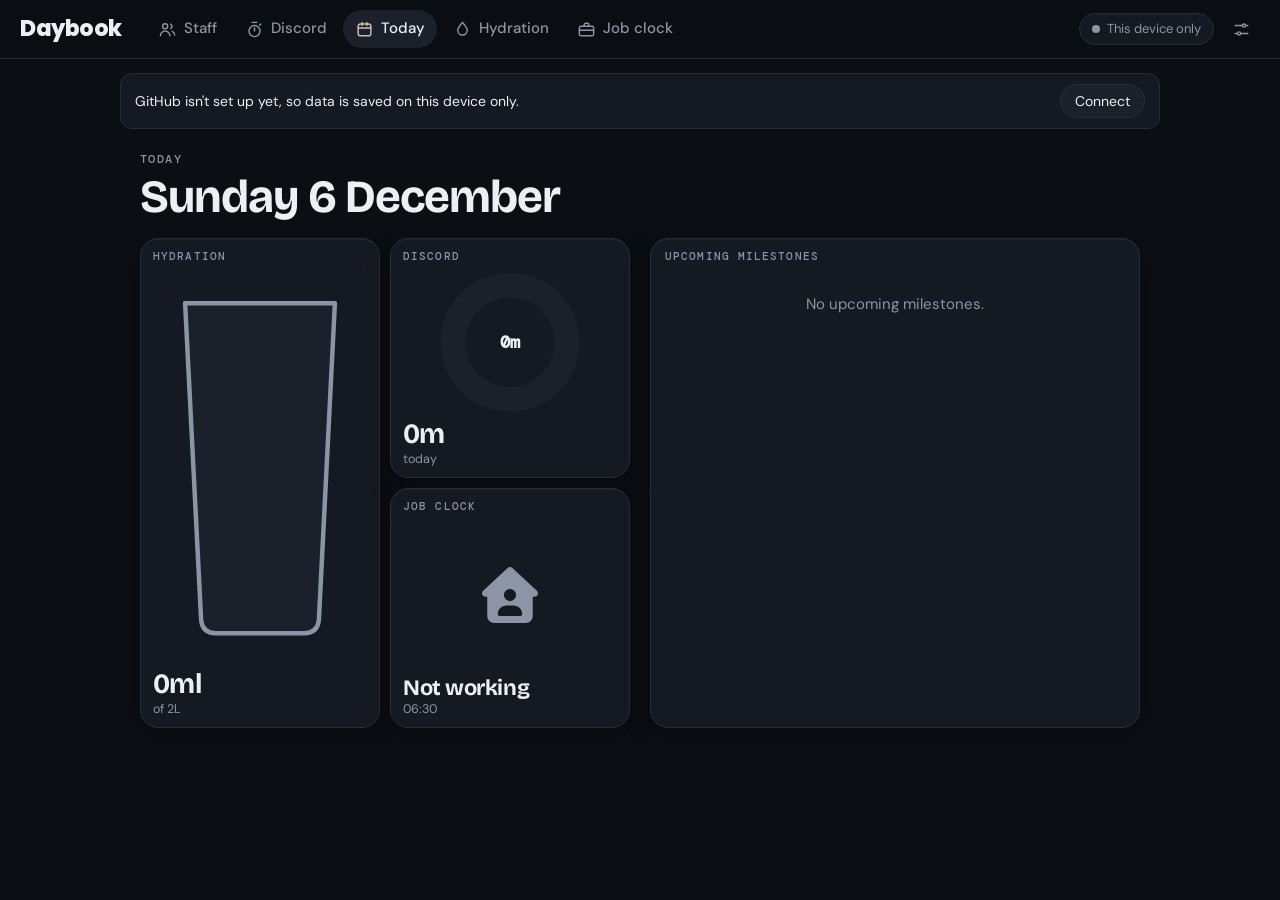
==== index.html @ 67d8cb13 "Show hydration totals in a donut chart Render hydration as a donut with the total litres in the cent" ====
<!doctype html>
<html lang="en">
	<head>
		<meta charset="UTF-8" />
		<meta
			name="viewport"
			content="width=device-width, initial-scale=1, viewport-fit=cover"
		/>
		<title>Daybook</title>
		<meta name="apple-mobile-web-app-capable" content="yes" />
		<meta
			name="apple-mobile-web-app-status-bar-style"
			content="black-translucent"
		/>
		<meta name="apple-mobile-web-app-title" content="Daybook" />
		<meta name="theme-color" content="#0b0e13" />
		<link rel="manifest" href="manifest.json" />
		<link rel="apple-touch-icon" href="hub.png" />
		<link rel="icon" type="image/png" href="hub.png?v=34" />
		<link rel="preconnect" href="https://fonts.googleapis.com" />
		<link rel="preconnect" href="https://fonts.gstatic.com" crossorigin />
		<link
			href="https://fonts.googleapis.com/css2?family=Bricolage+Grotesque:wght@500;700&family=DM+Mono:wght@400;500&family=DM+Sans:wght@400;500;700&family=Poppins:wght@800&display=swap"
			rel="stylesheet"
		/>
		<script>
			// Apply the saved theme before first paint (dark unless changed in Settings).
			try {
				var t = localStorage.getItem('daybook-theme') || 'dark';
				if (t !== 'auto')
					document.documentElement.setAttribute('data-theme', t);
			} catch (e) {
				document.documentElement.setAttribute('data-theme', 'dark');
			}
		</script>
		<link rel="stylesheet" href="style.css?v=34" />
	</head>
	<body data-v="today">
		<header class="top">
			<button class="brand" data-v="today" type="button">Daybook</button>
			<nav id="nav" aria-label="Sections">
				<a href="#staff" data-v="staff" class="n-staff"
					><svg viewBox="0 0 24 24">
						<circle cx="9" cy="8" r="3.2" />
						<path
							d="M3 20c0-3.3 2.7-6 6-6s6 2.7 6 6M16 5.2a3.2 3.2 0 0 1 0 5.6M18 14.3c1.8.8 3 2.6 3 4.7"
						/></svg
					><span>Staff</span></a
				>
				<a href="#discord" data-v="discord" class="n-discord"
					><svg viewBox="0 0 24 24">
						<circle cx="12" cy="14" r="7" />
						<path d="M12 14v-4M9 3h6M18.5 6.5L20 5" /></svg
					><span>Discord</span></a
				>
				<a href="#today" data-v="today" class="n-today"
					><svg viewBox="0 0 24 24">
						<rect x="4" y="5" width="16" height="15" rx="3" />
						<path d="M4 10h16M9 3v4M15 3v4" /></svg
					><span>Today</span></a
				>
				<a href="#water" data-v="water" class="n-water"
					><svg viewBox="0 0 24 24">
						<path
							d="M12 3c3.5 4.2 6 7 6 10a6 6 0 0 1-12 0c0-3 2.5-5.8 6-10z"
						/></svg
					><span>Hydration</span></a
				>
				<a href="#clock" data-v="clock" class="n-clock"
					><svg viewBox="0 0 24 24">
						<rect x="3" y="8" width="18" height="12" rx="2" />
						<path d="M9 8V6a2 2 0 0 1 2-2h2a2 2 0 0 1 2 2v2M3 13h18" /></svg
					><span>Job clock</span></a
				>
			</nav>
			<div class="status">
				<button id="sync" type="button" class="syncbtn">Loading…</button>
				<a
					class="gear"
					id="gear"
					href="#settings"
					data-v="settings"
					aria-label="Settings"
					><svg viewBox="0 0 24 24">
						<path d="M4 7h9M17 7h3M4 17h3M11 17h9" />
						<circle cx="15" cy="7" r="2" />
						<circle cx="9" cy="17" r="2" /></svg
				></a>
			</div>
		</header>

		<div id="banner" class="banner" hidden>
			<span class="msg" id="bannerMsg"></span>
			<button id="bannerBtn" type="button"></button>
		</div>

		<main>
			<!-- ===================== TODAY ===================== -->
			<section id="v-today" class="view">
				<div>
					<div class="eyebrow">Today</div>
					<h1 class="h-display" id="todayDate">&nbsp;</h1>
				</div>
				<div class="todaygrid">
					<div class="panels">
						<article class="panel water" id="hubWater"></article>
						<article class="panel discord" id="hubWork"></article>
						<article class="panel clock" id="hubClock"></article>
					</div>
					<div id="stfWrap">
						<div id="stfToday" class="reminders"></div>
					</div>
				</div>
			</section>

			<!-- ===================== HYDRATION ===================== -->
			<section id="v-water" class="view" hidden>
				<div>
					<div class="eyebrow">Today</div>
					<h1 class="h-display">Hydration</h1>
				</div>
				<div class="split">
					<div class="card glasscard">
						<svg
							id="glass"
							viewBox="0 0 120 200"
							role="img"
							aria-label="Glass showing today's intake against the goal"
						>
							<defs>
								<clipPath id="gclip">
									<path d="M18 8H102L93 186Q92 193 85 193H35Q28 193 27 186Z" />
								</clipPath>
							</defs>
							<g clip-path="url(#gclip)">
								<rect x="0" y="0" width="120" height="200" class="glassbg" />
								<g id="glassFill"></g>
							</g>
							<path
								class="glassline"
								d="M18 8H102L93 186Q92 193 85 193H35Q28 193 27 186Z"
							/>
						</svg>
						<div>
							<div class="big" id="gTotal">0ml</div>
							<div class="muted" id="gOf"></div>
						</div>
					</div>
					<div class="card">
						<div class="lab" id="hydMoreTitle">Log a drink</div>
						<div class="note" id="hydNote" role="status"></div>
						<div id="hydMore">
							<div class="form">
								<div class="field">
									<label for="mdDrink">Drink</label
									><select id="mdDrink"></select>
								</div>
								<div class="field">
									<label for="mdMl">Amount (ml)</label
									><input
										id="mdMl"
										type="number"
										inputmode="numeric"
										min="1"
										step="1"
										placeholder="e.g. 250"
									/>
								</div>
								<div class="field">
									<label for="mdDate">Date</label
									><input id="mdDate" type="date" />
								</div>
								<div class="field">
									<label for="mdTime">Time</label
									><input id="mdTime" type="time" />
								</div>
							</div>
							<div class="lab" style="margin: 14px 0 8px">Quick amounts</div>
							<div class="chips" id="mdPresets"></div>
							<div class="addrow">
								<button class="btn" id="mdAdd" type="button">Add entry</button>
								<button class="btn ghost" id="mdCancel" type="button" hidden>
									Cancel edit
								</button>
							</div>
						</div>
					</div>
				</div>
				<div class="card" id="chart-water"></div>
				<div class="card">
					<div class="chart-head">
						<div class="lab" style="margin: 0">History</div>
						<select
							id="hydMonth"
							class="monthsel"
							aria-label="Show entries from"
						></select>
					</div>
					<div id="hydList"></div>
					<button
						class="btn ghost sm morebtn"
						id="hydMoreBtn"
						type="button"
						hidden
					>
						Show more
					</button>
				</div>
			</section>

			<!-- ===================== DISCORD TIME ===================== -->
			<section id="v-discord" class="view" hidden>
				<div>
					<div class="eyebrow">Staff team manager</div>
					<h1 class="h-display">Discord time</h1>
				</div>
				<div class="card timer">
					<div>
						<div class="lab">What are you working on?</div>
						<div class="chips" id="catChips"></div>
					</div>
					<div>
						<div class="big" id="timerDisp">00:00:00</div>
						<div class="muted" id="timerState">Ready</div>
					</div>
					<input
						id="timerNote"
						type="text"
						placeholder="Note (optional)"
						maxlength="140"
						aria-label="Note"
					/>
					<div class="trow">
						<button class="btn" id="tStart" type="button">Start</button>
						<button class="btn ghost" id="tPause" type="button" hidden>
							Pause
						</button>
						<button class="btn" id="tResume" type="button" hidden>
							Resume
						</button>
						<button class="btn" id="tStop" type="button" hidden>
							Stop &amp; save
						</button>
						<button class="btn ghost danger" id="tCancel" type="button" hidden>
							Discard
						</button>
					</div>
					<div class="note" id="timerMsg" role="status"></div>
					<details class="more" id="wrkMore" style="margin-top: 0">
						<summary id="wrkMoreTitle">
							Add a session you forgot to track
						</summary>
						<div class="form">
							<div class="field">
								<label for="mwCat">Category</label
								><select id="mwCat"></select>
							</div>
							<div class="field">
								<label for="mwDate">Date</label
								><input id="mwDate" type="date" />
							</div>
							<div class="field">
								<label for="mwStart">Start</label
								><input id="mwStart" type="time" />
							</div>
							<div class="field">
								<label for="mwEnd">End</label><input id="mwEnd" type="time" />
							</div>
						</div>
						<label class="check"
							><input id="mwNext" type="checkbox" /> End time is on the next
							day</label
						>
						<div class="field" style="margin-top: 12px">
							<label for="mwNote">Note</label
							><input id="mwNote" type="text" maxlength="140" />
						</div>
						<div class="addrow">
							<button class="btn" id="mwAdd" type="button">Add session</button>
							<button class="btn ghost" id="mwCancel" type="button" hidden>
								Cancel edit
							</button>
							<span class="muted" id="mwDur" style="align-self: center"></span>
						</div>
						<div class="note" id="mwMsg" role="status"></div>
					</details>
				</div>
				<div class="card" id="chart-work"></div>
				<div class="card">
					<div class="chart-head">
						<div class="lab" style="margin: 0">History</div>
						<select
							id="wrkMonth"
							class="monthsel"
							aria-label="Show sessions from"
						></select>
					</div>
					<div id="wrkList"></div>
					<button
						class="btn ghost sm morebtn"
						id="wrkMoreBtn"
						type="button"
						hidden
					>
						Show more
					</button>
				</div>
			</section>

			<!-- ===================== JOB CLOCK ===================== -->
			<section id="v-clock" class="view" hidden>
				<div>
					<div class="eyebrow" id="clkDate">Today</div>
					<h1 class="h-display">Job clock</h1>
				</div>
				<div class="card">
					<div class="stamps" id="stamps">
						<button class="stamp" id="st-s" data-stamp="s" type="button">
							<svg class="sico" data-ico="work" aria-hidden="true"></svg
							><span class="sl">Start</span><span class="sv">--:--</span
							><span class="sh"></span>
						</button>
						<button class="stamp" id="st-ls" data-stamp="ls" type="button">
							<svg class="sico" data-ico="lunch" aria-hidden="true"></svg
							><span class="sl">Lunch start</span><span class="sv">--:--</span
							><span class="sh"></span>
						</button>
						<button class="stamp" id="st-le" data-stamp="le" type="button">
							<svg class="sico" data-ico="work" aria-hidden="true"></svg
							><span class="sl">Lunch end</span><span class="sv">--:--</span
							><span class="sh"></span>
						</button>
						<button class="stamp" id="st-e" data-stamp="e" type="button">
							<svg class="sico" data-ico="done" aria-hidden="true"></svg
							><span class="sl">End</span><span class="sv">--:--</span
							><span class="sh"></span>
						</button>
					</div>
					<div class="sum">
						<div class="txt" id="clkSum"></div>
						<button class="btn ghost sm" id="clkUndo" type="button">
							Undo last
						</button>
					</div>
				</div>
				<div class="card" id="chart-clock"></div>
				<div class="card" id="offCard">
					<div class="lab">Time off · vacation, doctor and sick days</div>
					<div class="form">
						<div class="field" style="grid-column: 1 / -1">
							<label id="offTypeL">Type</label>
							<input id="offType" type="hidden" value="vacation" />
							<div
								class="offtiles"
								id="offTiles"
								role="radiogroup"
								aria-labelledby="offTypeL"
							>
								<button
									class="otile on"
									type="button"
									role="radio"
									aria-checked="true"
									data-off="vacation"
									style="--oc: var(--vacation)"
								>
									<svg data-ico="vacation" aria-hidden="true"></svg
									><span>Vacation</span>
								</button>
								<button
									class="otile"
									type="button"
									role="radio"
									aria-checked="false"
									data-off="doctor"
									style="--oc: var(--doctor)"
								>
									<svg data-ico="doctor" aria-hidden="true"></svg
									><span>Doctor</span>
								</button>
								<button
									class="otile"
									type="button"
									role="radio"
									aria-checked="false"
									data-off="sick"
									style="--oc: var(--sick)"
								>
									<svg data-ico="sick" aria-hidden="true"></svg
									><span>Sick day</span>
								</button>
							</div>
						</div>
						<div class="field">
							<label for="offFrom">Date</label
							><input id="offFrom" type="date" />
						</div>
						<div class="field" id="offToF">
							<label for="offTo">Until (optional)</label
							><input id="offTo" type="date" />
						</div>
						<div class="field" id="offDurF">
							<label for="offDur">Hours off (empty = whole day)</label
							><input
								id="offDur"
								type="number"
								inputmode="decimal"
								step="0.25"
								min="0.25"
								placeholder="whole day"
							/>
						</div>
					</div>
					<label class="check" id="offWkF"
						><input id="offWk" type="checkbox" checked /> Skip Saturdays and
						Sundays</label
					>
					<div class="addrow">
						<button class="btn" id="offAdd" type="button">Add</button>
					</div>
					<div class="note" id="offMsg" role="status"></div>
					<p class="muted small" style="margin: 12px 0 0">
						Vacation, doctor and sick days all work the same way. Leave "hours
						off" empty for a whole day (no hours expected), or enter the hours
						you're away: that day's target is lowered by that much. Days with no
						data at all (weekends, public holidays, gaps) are ignored and never
						count as missing hours.
					</p>
					<div class="lab" style="margin: 18px 0 8px">Upcoming and recent</div>
					<div id="offList"></div>
				</div>

				<div class="card">
					<div class="chart-head">
						<div class="lab" style="margin: 0">
							Week log · times are editable
						</div>
						<div class="cnav">
							<button
								class="icon"
								data-tw="-1"
								type="button"
								aria-label="Previous week"
							>
								‹
							</button>
							<span class="ctitle" id="twTitle"></span>
							<button
								class="icon"
								data-tw="1"
								type="button"
								aria-label="Next week"
							>
								›
							</button>
						</div>
					</div>
					<div class="tablewrap" style="margin-top: 10px">
						<table id="clkTable"></table>
					</div>
				</div>
			</section>

			<!-- ===================== STAFF ===================== -->
			<section id="v-staff" class="view" hidden>
				<div>
					<div class="eyebrow">Team</div>
					<h1 class="h-display">Staff</h1>
				</div>

				<div class="card">
					<div class="chart-head">
						<div class="lab" style="margin: 0">Upcoming milestones</div>
						<select
							id="stfShareMonth"
							class="monthsel"
							aria-label="Month"
						></select>
					</div>
					<div id="stfShareBox" class="sharebox"></div>
					<div class="addrow">
						<button class="btn" id="stfShareDl" type="button">
							Download image
						</button>
					</div>
					<p class="muted small" style="margin: 12px 0 0">
						Milestones are at 6 months, then every year on the join date. They
						stop when someone leaves. Reminders show on the Today page 7 days
						before, 2 days before and on the day. Download the image to send it
						to team leads.
					</p>
				</div>

				<div class="card">
					<div class="lab" id="stfFormTitle">Add a staff member</div>
					<div class="form">
						<div class="field">
							<label for="stfName">Name</label
							><input
								id="stfName"
								type="text"
								maxlength="60"
								autocomplete="off"
							/>
						</div>
						<div class="field">
							<label for="stfJoined">Joined</label
							><input id="stfJoined" type="date" />
						</div>
						<div class="field">
							<label for="stfLeft">Left (optional)</label
							><input id="stfLeft" type="date" />
						</div>
						<div class="field">
							<label for="stfDiscord">Discord username (optional)</label
							><input
								id="stfDiscord"
								type="text"
								maxlength="40"
								autocapitalize="off"
								autocomplete="off"
								spellcheck="false"
								placeholder="e.g. satisfy.ai"
							/>
						</div>
						<div class="field">
							<label for="stfReddit">Reddit username (optional)</label
							><input
								id="stfReddit"
								type="text"
								maxlength="40"
								autocapitalize="off"
								autocomplete="off"
								spellcheck="false"
								placeholder="e.g. u/SatisfyAi"
							/>
						</div>
						<div class="field">
							<label for="stfDiscordId">Discord ID (optional)</label
							><input
								id="stfDiscordId"
								type="text"
								inputmode="numeric"
								maxlength="20"
								autocomplete="off"
								spellcheck="false"
								placeholder="used for @mentions in reports"
							/>
						</div>
					</div>
					<div class="addrow">
						<button class="btn" id="stfAdd" type="button">Add</button>
						<button class="btn ghost" id="stfCancel" type="button" hidden>
							Cancel edit
						</button>
					</div>
					<div class="note" id="stfMsg" role="status"></div>
					<details class="more" id="stfImport">
						<summary>Import a list</summary>
						<p class="muted small" style="margin: 0 0 10px">
							One person per line:
							<code>name, joined, left, discord, reddit, discord id</code>
							(everything after joined is optional, leave a column empty to skip
							it). Dates like <code>2025-03-14</code> or
							<code>14.03.2025</code>.
						</p>
						<textarea
							id="stfBulk"
							rows="7"
							spellcheck="false"
							placeholder="Alex, 14.03.2025&#10;Sam, 2024-09-01, 2025-12-31, sam.d, u/SamR"
						></textarea>
						<div class="addrow">
							<button class="btn sm" id="stfBulkAdd" type="button">
								Import
							</button>
						</div>
						<div class="note" id="stfBulkMsg" role="status"></div>
					</details>
				</div>

				<div class="card">
					<div class="chart-head">
						<div class="tabs" id="stfTabs" role="group" aria-label="Show">
							<button class="tab" type="button" data-f="current">
								Current
							</button>
							<button class="tab" type="button" data-f="former">Former</button>
							<button class="tab" type="button" data-f="all">All</button>
						</div>
						<input
							id="stfSearch"
							type="search"
							placeholder="Search name or username"
							aria-label="Search name or username"
							style="max-width: 220px"
						/>
					</div>
					<div id="stfList" style="margin-top: 6px"></div>
				</div>
			</section>

			<!-- ===================== SETTINGS ===================== -->
			<section id="v-settings" class="view" hidden>
				<div>
					<div class="eyebrow">Daybook</div>
					<h1 class="h-display">Settings</h1>
				</div>

				<div class="card">
					<h2 class="h2">GitHub sync</h2>
					<p class="muted small" id="ghIntro"></p>
					<div class="field" style="margin-top: 12px">
						<label for="ghToken">Personal access token</label>
						<input
							id="ghToken"
							type="password"
							autocomplete="off"
							autocapitalize="off"
							spellcheck="false"
							placeholder="github_pat_..."
						/>
					</div>
					<label class="check" id="ghMigrateRow" hidden
						><input id="ghMigrate" type="checkbox" checked /> Copy the data
						saved on this device into the repo</label
					>
					<div class="addrow">
						<button class="btn sm" id="ghSave" type="button">
							Save &amp; connect
						</button>
						<button class="btn ghost sm" id="ghReload" type="button">
							Reload from GitHub
						</button>
						<button
							class="btn ghost sm danger"
							id="ghDisconnect"
							type="button"
							hidden
						>
							Disconnect
						</button>
					</div>
					<div class="note" id="ghMsg" role="status"></div>
					<p class="muted small">
						The token is stored only in this browser. It is sent to nobody
						except
						<code>api.github.com</code>. On another device you enter it once
						there. The repository, branch and file names are set in
						<code>js/github.js</code> (<code>REPO_CONFIG</code> at the top).
					</p>
				</div>

				<div class="card">
					<h2 class="h2">Appearance</h2>
					<div
						class="tabs"
						id="themeSeg"
						role="group"
						aria-label="Theme"
						style="margin-top: 12px; width: fit-content"
					>
						<button class="tab" type="button" data-theme="dark">Dark</button>
						<button class="tab" type="button" data-theme="light">Light</button>
						<button class="tab" type="button" data-theme="auto">
							Match device
						</button>
					</div>
				</div>

				<div class="card">
					<h2 class="h2">Hydration</h2>
					<div class="sgrid" style="margin-top: 12px">
						<div class="field">
							<label for="setGoal">Daily goal (ml)</label
							><input id="setGoal" type="number" step="50" min="100" />
						</div>
					</div>
					<div class="lab" style="margin: 18px 0 8px">
						Drinks · colour, name and one-tap amount
					</div>
					<div id="setDrinks"></div>
					<div class="catrow add">
						<input
							type="color"
							id="newDrinkColor"
							value="#3b82f6"
							aria-label="Colour"
						/>
						<input
							type="text"
							id="newDrinkLabel"
							placeholder="New drink"
							maxlength="30"
							aria-label="New drink name"
						/>
						<button class="btn sm" id="addDrink" type="button">Add</button>
					</div>
					<p class="muted small">
						A drink that already has entries can't be deleted, but you can
						rename or recolour it at any time - changes apply to past entries
						too.
					</p>
				</div>

				<div class="card">
					<h2 class="h2">Discord categories</h2>
					<div style="margin-top: 12px" id="setCats"></div>
					<div class="catrow add">
						<input
							type="color"
							id="newCatColor"
							value="#3b82f6"
							aria-label="Colour"
						/>
						<input
							type="text"
							id="newCatLabel"
							placeholder="New category name"
							maxlength="40"
							aria-label="New category name"
						/>
						<button class="btn sm" id="addCat" type="button">Add</button>
					</div>
					<p class="muted small">
						Categories with logged time can't be deleted, but you can rename or
						recolour them at any time.
					</p>
				</div>

				<div class="card">
					<h2 class="h2">Job clock</h2>
					<div class="sgrid" style="margin-top: 12px">
						<div class="field">
							<label for="setStart">Start shift (min)</label
							><input id="setStart" type="number" step="1" />
						</div>
						<div class="field">
							<label for="setEnd">End shift (min)</label
							><input id="setEnd" type="number" step="1" />
						</div>
						<div class="field">
							<label for="setTarget">Daily target (hours)</label
							><input id="setTarget" type="number" step="0.25" min="0" />
						</div>
					</div>
					<p class="muted small">
						Start is recorded as now plus the start shift, End as now plus the
						end shift (a negative number goes back in time).
					</p>
				</div>
			</section>
		</main>

		<script src="js/util.js?v=34"></script>
		<script src="js/data.js?v=34"></script>
		<script src="js/github.js?v=34"></script>
		<script src="js/timer.js?v=34"></script>
		<script src="js/chart.js?v=34"></script>
		<script src="js/hydration.js?v=34"></script>
		<script src="js/work.js?v=34"></script>
		<script src="js/clock.js?v=34"></script>
		<script src="js/staff.js?v=34"></script>
		<script src="js/settings.js?v=34"></script>
		<script src="js/app.js?v=34"></script>
	</body>
</html>
---- style.css ----
/* Daybook - one stylesheet for every section.
   Dark is the default; [data-theme="light"] or "Match device" switch it. */

:root {
	--bg: #0b0e13;
	--bg2: #11151c;
	--card: #151a22;
	--card2: #1b212b;
	--line: #262d39;
	--text: #eceff4;
	--muted: #8c95a5;
	--accent: #f0c808;
	--on: #14110a;
	--water: #4fb0c3;
	--discord: #8f62f3;
	--clock: #ea8732;
	--staff: #e6544c;
	--today: #cebead;
	--hours: #8b94a5;
	--doctor: #4fc3f7;
	--vacation: #8b7dff;
	--sick: #ff9f1c;
	--work: #ea8732;
	--lunch: #ec6aa8;
	--idle: #8c95a5;
	--done: #6fd08c;
	--pos: #6fd08c;
	--neg: #ff7a7a;
	--danger: #ff6b6b;
	--grid: #262d39;
	--shadow:
		0 1px 0 rgba(255, 255, 255, 0.03) inset, 0 8px 24px rgba(0, 0, 0, 0.25);
	--r: 18px;
	color-scheme: dark;
}
:root[data-theme='light'] {
	--bg: #f4f1ea;
	--bg2: #ebe7de;
	--card: #ffffff;
	--card2: #f6f3ec;
	--line: #e0dbcf;
	--text: #1b1d22;
	--muted: #6b7280;
	--accent: #1b1d22;
	--on: #ffffff;
	--water: #4fb0c3;
	--discord: #8f62f3;
	--clock: #ea8732;
	--staff: #e6544c;
	--today: #cebead;
	--hours: #9aa1ad;
	--doctor: #0288d1;
	--vacation: #5b4de0;
	--sick: #c2610c;
	--work: #d9731a;
	--lunch: #d63f8c;
	--idle: #6b7280;
	--done: #1f8f4a;
	--pos: #1f8f4a;
	--neg: #d23a3a;
	--danger: #d23a3a;
	--grid: #e6e1d6;
	--shadow: 0 1px 2px rgba(30, 25, 10, 0.06), 0 8px 24px rgba(30, 25, 10, 0.05);
	color-scheme: light;
}
@media (prefers-color-scheme: light) {
	:root:not([data-theme]) {
		--bg: #f4f1ea;
		--bg2: #ebe7de;
		--card: #ffffff;
		--card2: #f6f3ec;
		--line: #e0dbcf;
		--text: #1b1d22;
		--muted: #6b7280;
		--accent: #1b1d22;
		--on: #ffffff;
		--water: #4fb0c3;
		--discord: #8f62f3;
		--clock: #ea8732;
		--staff: #e6544c;
		--today: #cebead;
		--hours: #9aa1ad;
		--doctor: #0288d1;
		--vacation: #5b4de0;
		--sick: #c2610c;
		--work: #d9731a;
		--lunch: #d63f8c;
		--idle: #6b7280;
		--done: #1f8f4a;
		--pos: #1f8f4a;
		--neg: #d23a3a;
		--danger: #d23a3a;
		--grid: #e6e1d6;
		--shadow:
			0 1px 2px rgba(30, 25, 10, 0.06), 0 8px 24px rgba(30, 25, 10, 0.05);
		color-scheme: light;
	}
}

* {
	box-sizing: border-box;
}
[hidden] {
	display: none !important;
}
html {
	-webkit-text-size-adjust: 100%;
}
body {
	margin: 0;
	background: var(--bg);
	color: var(--text);
	font:
		400 15px/1.45 'DM Sans',
		system-ui,
		-apple-system,
		'Segoe UI',
		sans-serif;
	min-height: 100vh;
	padding-left: env(safe-area-inset-left);
	padding-right: env(safe-area-inset-right);
}
button,
input,
select {
	font: inherit;
	color: inherit;
}
button {
	cursor: pointer;
	-webkit-tap-highlight-color: transparent;
}
code {
	font-family: 'DM Mono', ui-monospace, Menlo, Consolas, monospace;
	font-size: 0.9em;
	background: var(--card2);
	padding: 1px 5px;
	border-radius: 5px;
}
:focus-visible {
	outline: 2px solid var(--accent);
	outline-offset: 2px;
}
:root[data-theme='dark'] :focus-visible {
	outline-color: #fff;
}

/* ---------- header ---------- */
.top {
	position: sticky;
	top: 0;
	z-index: 20;
	display: flex;
	align-items: center;
	gap: 18px;
	padding: calc(10px + env(safe-area-inset-top)) 20px 10px;
	background: color-mix(in srgb, var(--bg) 88%, transparent);
	-webkit-backdrop-filter: blur(14px);
	backdrop-filter: blur(14px);
	border-bottom: 1px solid var(--line);
}
.brand {
	background: none;
	border: 0;
	padding: 0;
	font:
		800 22px/1 'Poppins',
		'DM Sans',
		sans-serif;
	letter-spacing: -0.02em;
	color: var(--text);
}
#nav {
	display: flex;
	gap: 4px;
	margin-left: 6px;
}
#nav a {
	display: flex;
	align-items: center;
	gap: 7px;
	padding: 8px 12px;
	border-radius: 999px;
	color: var(--muted);
	text-decoration: none;
	font-weight: 500;
}
#nav a svg,
.gear svg {
	width: 19px;
	height: 19px;
	fill: none;
	stroke: currentColor;
	stroke-width: 1.8;
	stroke-linecap: round;
	stroke-linejoin: round;
	flex: none;
}
#nav a:hover {
	color: var(--text);
}
#nav a.on {
	background: var(--card2);
	color: var(--text);
}
.n-water.on svg {
	color: var(--water);
}
.n-discord.on svg {
	color: var(--discord);
}
.n-clock.on svg {
	color: var(--clock);
}
.n-staff.on svg {
	color: var(--staff);
}
.n-today.on svg {
	color: var(--today);
}
.status {
	margin-left: auto;
	display: flex;
	align-items: center;
	gap: 8px;
}
.syncbtn {
	border: 1px solid var(--line);
	background: var(--card);
	border-radius: 999px;
	padding: 6px 12px;
	font-size: 13px;
	color: var(--muted);
	display: inline-flex;
	align-items: center;
	gap: 7px;
	white-space: nowrap;
}
.syncbtn::before {
	content: '';
	width: 8px;
	height: 8px;
	border-radius: 50%;
	background: var(--muted);
}
.syncbtn.ok::before {
	background: var(--pos);
}
.syncbtn.bad {
	color: var(--neg);
	border-color: var(--neg);
}
.syncbtn.bad::before {
	background: var(--neg);
}
.gear {
	display: grid;
	place-items: center;
	width: 38px;
	height: 38px;
	border-radius: 50%;
	color: var(--muted);
}
.gear:hover,
.gear.on {
	color: var(--text);
	background: var(--card2);
}

/* ---------- banner ---------- */
.banner {
	display: flex;
	align-items: center;
	gap: 12px;
	margin: 14px auto 0;
	max-width: 1040px;
	width: calc(100% - 40px);
	padding: 10px 14px;
	border: 1px solid var(--line);
	border-radius: 12px;
	background: var(--card);
	font-size: 14px;
}
.banner.err {
	border-color: var(--neg);
}
.banner .msg {
	flex: 1;
}
.banner button {
	border: 1px solid var(--line);
	background: var(--card2);
	border-radius: 999px;
	padding: 6px 14px;
	white-space: nowrap;
}

/* ---------- layout ---------- */
main {
	max-width: 1040px;
	margin: 0 auto;
	padding: 24px 20px calc(60px + env(safe-area-inset-bottom));
}
.view {
	display: grid;
	gap: 16px;
}
.eyebrow {
	font:
		500 12px/1 'DM Mono',
		ui-monospace,
		monospace;
	text-transform: uppercase;
	letter-spacing: 0.12em;
	color: var(--muted);
	margin-bottom: 8px;
}
.h-display {
	margin: 0;
	font:
		700 clamp(30px, 6vw, 46px) / 1.05 'Bricolage Grotesque',
		'DM Sans',
		sans-serif;
	letter-spacing: -0.02em;
}
.h2 {
	margin: 0;
	font:
		700 20px/1.2 'Bricolage Grotesque',
		'DM Sans',
		sans-serif;
}
.muted {
	color: var(--muted);
}
.small {
	font-size: 13px;
}
.card,
.panel {
	background: var(--card);
	border: 1px solid var(--line);
	border-radius: var(--r);
	padding: 18px;
	box-shadow: var(--shadow);
	min-width: 0;
}
.split {
	display: grid;
	grid-template-columns: minmax(0, 340px) minmax(0, 1fr);
	gap: 16px;
}
.lab {
	font:
		500 12px/1.2 'DM Mono',
		ui-monospace,
		monospace;
	text-transform: uppercase;
	letter-spacing: 0.08em;
	color: var(--muted);
	margin-bottom: 10px;
}
.big {
	font:
		700 clamp(34px, 7vw, 54px) / 1 'Bricolage Grotesque',
		'DM Sans',
		sans-serif;
	letter-spacing: -0.02em;
	font-variant-numeric: tabular-nums;
}

/* ---------- Today panels ---------- */
.panels {
	display: grid;
	grid-template-columns: repeat(3, minmax(0, 1fr));
	gap: 16px;
}
.panel {
	display: flex;
	flex-direction: column;
	gap: 12px;
	border-top: 3px solid var(--pc, var(--line));
}
.panel.water {
	--pc: var(--water);
}
.panel.discord {
	--pc: var(--discord);
}
.panel.clock {
	--pc: var(--clock);
}
.p-head {
	display: flex;
	justify-content: space-between;
	align-items: center;
}
.p-title {
	font:
		500 12px/1 'DM Mono',
		ui-monospace,
		monospace;
	text-transform: uppercase;
	letter-spacing: 0.1em;
	color: var(--muted);
}
.link {
	background: none;
	border: 0;
	padding: 0;
	color: var(--muted);
	text-decoration: underline;
	text-underline-offset: 3px;
	font-size: 13px;
}
.p-big {
	font:
		700 34px/1.05 'Bricolage Grotesque',
		'DM Sans',
		sans-serif;
	letter-spacing: -0.02em;
	font-variant-numeric: tabular-nums;
}
.p-big small {
	font:
		400 14px 'DM Sans',
		sans-serif;
	color: var(--muted);
	letter-spacing: 0;
}
.panel .btn {
	margin-top: auto;
	align-self: flex-start;
}
.seg {
	display: flex;
	height: 10px;
	border-radius: 99px;
	background: var(--card2);
	overflow: hidden;
}
.seg span {
	height: 100%;
}
.dots {
	display: flex;
	gap: 8px;
}
.dot {
	width: 14px;
	height: 14px;
	border-radius: 50%;
	border: 2px solid var(--line);
}
.dot.on {
	background: var(--clock);
	border-color: var(--clock);
}

/* ---------- buttons, inputs ---------- */
.btn {
	border: 1px solid transparent;
	background: var(--accent);
	color: var(--on);
	font-weight: 700;
	border-radius: 999px;
	padding: 11px 20px;
	min-height: 44px;
}
.btn.sm {
	padding: 7px 14px;
	min-height: 36px;
	font-size: 14px;
}
.btn.ghost {
	background: transparent;
	color: var(--text);
	border-color: var(--line);
	font-weight: 500;
}
.btn.danger {
	color: var(--danger);
	border-color: var(--danger);
}
.btn.danger.arm,
.x.del.arm {
	background: var(--danger);
	color: #fff;
	border-color: var(--danger);
}
.btn:disabled {
	opacity: 0.45;
	cursor: not-allowed;
}
.btn:not(:disabled):active {
	transform: scale(0.97);
}
.icon {
	width: 34px;
	height: 34px;
	border-radius: 50%;
	border: 1px solid var(--line);
	background: transparent;
	font-size: 18px;
	line-height: 1;
	display: grid;
	place-items: center;
}
.icon:disabled {
	opacity: 0.35;
	cursor: not-allowed;
}
input[type='text'],
input[type='number'],
input[type='password'],
input[type='search'],
textarea,
input[type='date'],
input[type='time'],
select {
	width: 100%;
	min-height: 44px;
	padding: 9px 12px;
	font-size: 16px; /* stops iOS zooming in */
	background: var(--card2);
	border: 1px solid var(--line);
	border-radius: 12px;
	color: var(--text);
	-webkit-appearance: none;
	appearance: none;
}
select {
	background-image:
		linear-gradient(45deg, transparent 50%, var(--muted) 50%),
		linear-gradient(135deg, var(--muted) 50%, transparent 50%);
	background-position:
		calc(100% - 18px) 55%,
		calc(100% - 13px) 55%;
	background-size: 5px 5px;
	background-repeat: no-repeat;
	padding-right: 34px;
}
input[type='date'],
input[type='time'] {
	min-width: 0;
}
input[type='checkbox'] {
	width: 18px;
	height: 18px;
	accent-color: var(--accent);
}
.field {
	display: grid;
	gap: 6px;
	min-width: 0;
}
.field label {
	font-size: 13px;
	color: var(--muted);
}
.form,
.sgrid {
	display: grid;
	grid-template-columns: repeat(auto-fit, minmax(150px, 1fr));
	gap: 12px;
}
.check {
	display: flex;
	align-items: center;
	gap: 8px;
	margin-top: 12px;
	font-size: 14px;
}
.addrow {
	display: flex;
	flex-wrap: wrap;
	gap: 10px;
	margin-top: 14px;
}
.note {
	margin-top: 10px;
	font-size: 13px;
	color: var(--muted);
	min-height: 0;
}
.note:empty {
	display: none;
}
.note.error {
	color: var(--neg);
}
.monthsel {
	width: auto;
	min-height: 36px;
	padding-top: 5px;
	padding-bottom: 5px;
	font-size: 14px;
}

/* chips / tabs */
.chips,
.drinks {
	display: flex;
	flex-wrap: wrap;
	gap: 8px;
}
.chip {
	display: inline-flex;
	align-items: center;
	gap: 8px;
	border: 1px solid var(--line);
	background: transparent;
	border-radius: 999px;
	padding: 8px 14px;
	min-height: 40px;
}
.chip .dotc {
	width: 10px;
	height: 10px;
}
.chip.on {
	background: var(--cc, var(--accent));
	color: var(--onc, var(--on));
	border-color: var(--cc, var(--accent));
	font-weight: 700;
}
.chip:disabled {
	opacity: 0.5;
}
.drinks {
	display: grid;
	grid-template-columns: repeat(auto-fill, minmax(112px, 1fr));
}
.drink {
	display: flex;
	flex-direction: column;
	gap: 4px;
	text-align: left;
	background: var(--card2);
	border: 1px solid var(--line);
	border-radius: 14px;
	padding: 12px;
	min-height: 64px;
}
.drink b {
	display: flex;
	align-items: center;
	gap: 8px;
	font-weight: 700;
}
.drink i,
.dotc,
.lg i {
	display: inline-block;
	width: 10px;
	height: 10px;
	border-radius: 50%;
	flex: none;
}
.drink small {
	color: var(--muted);
	font-family: 'DM Mono', ui-monospace, monospace;
}
.drink:active {
	transform: scale(0.97);
}
.tabs {
	display: inline-flex;
	background: var(--card2);
	border: 1px solid var(--line);
	border-radius: 999px;
	padding: 3px;
	gap: 2px;
}
.tab {
	border: 0;
	background: transparent;
	color: var(--muted);
	border-radius: 999px;
	padding: 6px 13px;
	font-size: 14px;
	min-height: 32px;
}
.tab.on {
	background: var(--accent);
	color: var(--on);
	font-weight: 700;
}
.tabs.sm .tab {
	padding: 4px 11px;
	font-size: 13px;
	min-height: 28px;
}

/* details */
.more {
	margin-top: 16px;
	border-top: 1px solid var(--line);
	padding-top: 12px;
}
.more summary {
	cursor: pointer;
	color: var(--muted);
	list-style: none;
	min-height: 28px;
}
.more summary::-webkit-details-marker {
	display: none;
}
.more summary::before {
	content: '';
	display: inline-block;
	width: 7px;
	height: 7px;
	margin: 0 12px 2px 3px;
	border-right: 2px solid currentColor;
	border-bottom: 2px solid currentColor;
	transform: rotate(-45deg);
	transition: transform 0.15s ease;
}
.more[open] summary::before {
	transform: rotate(45deg);
}
.more[open] summary {
	margin-bottom: 14px;
}

/* ---------- hydration glass ---------- */
.glasscard {
	display: flex;
	align-items: center;
	gap: 18px;
}
#glass {
	width: 110px;
	flex: none;
}
.glassbg {
	fill: var(--card2);
}
.glassline {
	fill: none;
	stroke: var(--muted);
	stroke-width: 2.5;
	stroke-linejoin: round;
}
.gmark {
	stroke: rgba(255, 255, 255, 0.35);
	stroke-width: 0.8;
}

/* ---------- timer ---------- */
.timer {
	display: grid;
	gap: 18px;
}
.timer .big {
	font-family: 'DM Mono', ui-monospace, monospace;
	font-weight: 500;
}
.trow {
	display: flex;
	flex-wrap: wrap;
	gap: 10px;
}

/* ---------- charts ---------- */
.chart-head {
	display: flex;
	flex-wrap: wrap;
	align-items: center;
	justify-content: space-between;
	gap: 10px;
}
.cnav {
	display: flex;
	align-items: center;
	gap: 8px;
}
.ctitle {
	min-width: 120px;
	text-align: center;
	font-weight: 500;
	font-size: 14px;
}
.viewrow {
	display: flex;
	flex-wrap: wrap;
	align-items: center;
	justify-content: space-between;
	gap: 8px;
	margin-top: 12px;
}
.stats {
	display: flex;
	flex-wrap: wrap;
	gap: 8px 28px;
	margin: 16px 0 6px;
}
.stat {
	display: grid;
	gap: 2px;
}
.stat span {
	font-size: 12px;
	color: var(--muted);
}
.stat b {
	font:
		700 22px/1.1 'Bricolage Grotesque',
		'DM Sans',
		sans-serif;
	font-variant-numeric: tabular-nums;
}
.plot svg {
	width: 100%;
	height: auto;
	display: block;
	overflow: visible;
}
.plot .grid {
	stroke: var(--grid);
	stroke-width: 1;
}
.plot .ax {
	fill: var(--muted);
	font:
		11px 'DM Mono',
		ui-monospace,
		monospace;
}
.plot .goal {
	stroke: var(--muted);
	stroke-dasharray: 4 4;
	stroke-width: 1.2;
}
.plot .gl {
	fill: var(--muted);
	font:
		11px 'DM Mono',
		ui-monospace,
		monospace;
}
.plot .hit {
	fill: transparent;
	cursor: pointer;
}
.plot .hit:hover {
	fill: color-mix(in srgb, var(--text) 6%, transparent);
}
.readout {
	min-height: 22px;
	margin-top: 6px;
	font-size: 14px;
	color: var(--muted);
}
.legend {
	display: flex;
	flex-wrap: wrap;
	gap: 6px 16px;
	margin-top: 8px;
	font-size: 14px;
}
.lg {
	display: inline-flex;
	align-items: center;
	gap: 7px;
}
.lg b {
	font-weight: 500;
	color: var(--muted);
	font-family: 'DM Mono', ui-monospace, monospace;
	font-size: 13px;
}
.donutwrap {
	margin-top: 10px;
	display: flex;
	justify-content: center;
}
.donutbox {
	width: 100%;
	max-width: 560px;
	background: #000;
	border-radius: 14px;
	overflow: hidden;
}
.donutbox svg {
	width: 100%;
	height: auto;
	display: block;
}

/* ---------- history rows ---------- */
.row {
	display: grid;
	grid-template-columns: minmax(96px, 150px) minmax(0, 1fr) auto auto auto;
	align-items: center;
	gap: 10px;
	padding: 10px 0;
	border-bottom: 1px solid var(--line);
}
.row:last-child {
	border-bottom: 0;
}
.when {
	color: var(--muted);
	font:
		13px 'DM Mono',
		ui-monospace,
		monospace;
}
.what {
	display: flex;
	align-items: center;
	gap: 8px;
	min-width: 0;
}
.what span {
	overflow: hidden;
	text-overflow: ellipsis;
}
.val {
	font-family: 'DM Mono', ui-monospace, monospace;
	font-weight: 500;
	text-align: right;
}
.x {
	width: 34px;
	height: 34px;
	border-radius: 10px;
	border: 1px solid transparent;
	background: transparent;
	color: var(--muted);
	font-size: 16px;
	line-height: 1;
	display: grid;
	place-items: center;
	flex: none;
}
.x:hover {
	background: var(--card2);
	color: var(--text);
}
.x:disabled {
	opacity: 0.3;
	cursor: not-allowed;
}
.x.del:hover {
	color: var(--danger);
}
.x.del.arm {
	width: auto;
	min-width: 34px;
	padding: 0 10px;
	font-size: 13px;
	white-space: nowrap;
	background: var(--danger);
	color: #fff;
}
.empty {
	padding: 22px 0;
	text-align: center;
	color: var(--muted);
}
.morebtn {
	margin-top: 12px;
}

/* ---------- job clock ---------- */
.stamps {
	display: grid;
	grid-template-columns: repeat(4, minmax(0, 1fr));
	gap: 12px;
}
.stamp {
	display: flex;
	flex-direction: column;
	gap: 6px;
	text-align: left;
	min-height: 112px;
	padding: 14px;
	border-radius: 16px;
	border: 1px solid var(--line);
	background: var(--card2);
}
.stamp:disabled {
	cursor: default;
}
.stamp .sl {
	font:
		500 12px/1 'DM Mono',
		ui-monospace,
		monospace;
	text-transform: uppercase;
	letter-spacing: 0.08em;
	color: var(--muted);
}
.stamp .sv {
	font:
		700 32px/1.1 'Bricolage Grotesque',
		'DM Sans',
		sans-serif;
	font-variant-numeric: tabular-nums;
}
.stamp .sh {
	font-size: 12px;
	color: var(--muted);
}
.stamp.next {
	background: var(--clock);
	border-color: var(--clock);
	color: #14110a;
}
.stamp.next .sl,
.stamp.next .sh {
	color: rgba(20, 17, 10, 0.7);
}
.stamp.next:active {
	transform: scale(0.98);
}
.sum {
	display: flex;
	align-items: center;
	justify-content: space-between;
	gap: 12px;
	margin-top: 14px;
	flex-wrap: wrap;
}
.sum .txt {
	color: var(--muted);
}
.tablewrap {
	overflow-x: auto;
	-webkit-overflow-scrolling: touch;
}
table {
	width: 100%;
	border-collapse: collapse;
	font-size: 14px;
	min-width: 640px;
}
th,
td {
	padding: 6px 6px;
	text-align: left;
	border-bottom: 1px solid var(--line);
	white-space: nowrap;
}
thead th {
	font:
		500 11px 'DM Mono',
		ui-monospace,
		monospace;
	text-transform: uppercase;
	letter-spacing: 0.06em;
	color: var(--muted);
}
tbody th {
	font-weight: 500;
}
tr.today th {
	color: var(--clock);
}
.num {
	text-align: right;
	font-family: 'DM Mono', ui-monospace, monospace;
}
.pos {
	color: var(--pos);
}
.neg {
	color: var(--neg);
}
tfoot th,
tfoot td {
	border-bottom: 0;
	font-weight: 700;
}
input.cell {
	min-height: 36px;
	padding: 4px 6px;
	width: 100px;
	border-radius: 8px;
	font-family: 'DM Mono', ui-monospace, monospace;
}

/* ---------- settings ---------- */
.catrow {
	display: flex;
	align-items: center;
	gap: 8px;
	padding: 6px 0;
	border-radius: 10px;
}
.catrow.dragging {
	opacity: 0.4;
}
.catrow.drag-over {
	box-shadow: 0 -2px 0 var(--accent);
}
.catrow.add {
	margin-top: 12px;
	padding-top: 14px;
	border-top: 1px solid var(--line);
}
.catrow .handle {
	cursor: grab;
	color: var(--muted);
	font-size: 18px;
	padding: 0 2px;
	user-select: none;
}
.catrow .cpick,
.catrow input[type='color'] {
	width: 40px;
	height: 40px;
	min-height: 0;
	padding: 2px;
	border-radius: 10px;
	border: 1px solid var(--line);
	background: var(--card2);
	flex: none;
}
.catrow .hex {
	width: 92px;
	flex: none;
	font-family: 'DM Mono', ui-monospace, monospace;
	text-transform: lowercase;
}
.catrow .lbl,
.catrow input[type='text']:not(.hex) {
	flex: 1;
	min-width: 0;
}
.catrow .tap {
	width: 76px;
	flex: none;
}
.catrow .unit {
	color: var(--muted);
	font-size: 13px;
}
.catmsg {
	margin-top: 6px;
}

/* ---------- responsive ---------- */
@media (max-width: 860px) {
	.split {
		grid-template-columns: 1fr;
	}
	.stamps {
		grid-template-columns: repeat(2, minmax(0, 1fr));
	}
}
@media (max-width: 720px) {
	/* nav becomes a bottom tab bar */
	.top {
		padding: calc(10px + env(safe-area-inset-top)) 16px 10px;
		/* backdrop-filter would make the fixed bottom nav position itself
		   inside the header instead of the screen */
		-webkit-backdrop-filter: none;
		backdrop-filter: none;
		background: var(--bg);
	}
	#nav {
		position: fixed;
		left: 0;
		right: 0;
		bottom: 0;
		z-index: 30;
		margin: 0;
		gap: 0;
		justify-content: space-around;
		padding: 6px 6px calc(6px + env(safe-area-inset-bottom));
		background: color-mix(in srgb, var(--bg) 92%, transparent);
		-webkit-backdrop-filter: blur(14px);
		backdrop-filter: blur(14px);
		border-top: 1px solid var(--line);
	}
	#nav a {
		flex: 1;
		flex-direction: column;
		gap: 3px;
		padding: 6px 2px;
		font-size: 11px;
		border-radius: 12px;
	}
	main {
		padding: 18px 16px calc(96px + env(safe-area-inset-bottom));
	}
	.banner {
		width: calc(100% - 32px);
	}
	.card,
	.panel {
		padding: 16px;
	}
	.glasscard {
		flex-direction: row;
	}
	.row {
		grid-template-columns: minmax(0, 1fr) auto auto auto;
		grid-template-areas: 'when val ed del' 'what what what what';
		gap: 2px 8px;
	}
	.row .when {
		grid-area: when;
	}
	.row .what {
		grid-area: what;
	}
	.row .val {
		grid-area: val;
	}
	.row .ed {
		grid-area: ed;
	}
	.row .del {
		grid-area: del;
	}
	.plot .ax,
	.plot .gl {
		font-size: 17px;
	}
	.field input,
	.field select {
		min-width: 0;
		max-width: 100%;
	}
	.catrow {
		flex-wrap: wrap;
	}
	.catrow .lbl,
	.catrow input[type='text']:not(.hex) {
		flex: 1 1 140px;
	}
}
@media (max-width: 380px) {
	.syncbtn {
		font-size: 12px;
		padding: 5px 9px;
	}
	.stamp .sv {
		font-size: 26px;
	}
}
@media (prefers-reduced-motion: reduce) {
	* {
		transition: none !important;
		animation: none !important;
	}
}

/* ---------- time off ---------- */
.badge {
	display: inline-block;
	margin-left: 6px;
	padding: 1px 8px;
	border-radius: 999px;
	font:
		500 11px/1.6 'DM Sans',
		sans-serif;
	letter-spacing: 0;
	background: var(--card2);
	border: 1px solid var(--line);
	color: var(--text);
	white-space: nowrap;
	vertical-align: middle;
}
.badge.off-vacation {
	border-color: var(--vacation);
	color: var(--vacation);
}
.badge.off-holiday {
	border-color: var(--water);
	color: var(--water);
}
.badge.off-sick {
	border-color: var(--sick);
	color: var(--sick);
}
.badge.off-doctor {
	border-color: var(--doctor);
	color: var(--doctor);
}
.offrow {
	display: flex;
	align-items: center;
	gap: 10px;
	padding: 9px 0;
	border-bottom: 1px solid var(--line);
}
.offrow:last-child {
	border-bottom: 0;
}
.offrow .when {
	flex: 1 1 auto;
	min-width: 0;
}
.offrow .what {
	display: flex;
	align-items: center;
	gap: 8px;
}
.offrow .badge {
	margin-left: 0;
}
.offrow .what {
	flex: none;
}
.offrow .what span {
	overflow: visible;
	white-space: nowrap;
}
.offrow .when {
	flex: 1 1 120px;
}

/* the amount next to the glass must stay inside its card */
.glasscard > div:last-child {
	min-width: 0;
}
.glasscard .big {
	font-size: clamp(30px, 3.4vw, 44px);
	white-space: nowrap;
}
@media (max-width: 860px) {
	.glasscard .big {
		font-size: clamp(34px, 9vw, 48px);
	}
}

/* ---------- staff & reminders ---------- */
textarea {
	resize: vertical;
	font-family: 'DM Mono', ui-monospace, monospace;
	line-height: 1.5;
}
.reminders {
	display: grid;
	gap: 8px;
}
.remind {
	display: flex;
	align-items: baseline;
	gap: 12px;
	padding: 10px 14px;
	border: 1px solid var(--line);
	border-left: 3px solid var(--muted);
	border-radius: 12px;
	background: var(--card);
}
.remind.now {
	border-left-color: var(--clock);
	background: color-mix(in srgb, var(--clock) 12%, var(--card));
}
.rwhen {
	flex: none;
	min-width: 110px;
	font:
		500 12px/1.4 'DM Mono',
		ui-monospace,
		monospace;
	text-transform: uppercase;
	letter-spacing: 0.06em;
	color: var(--muted);
}
.remind.now .rwhen {
	color: var(--text);
}
.rtxt {
	display: flex;
	flex-direction: column;
	gap: 2px;
}
.mdate {
	margin: 14px 0 4px;
	font:
		500 12px/1.4 'DM Mono',
		ui-monospace,
		monospace;
	text-transform: uppercase;
	letter-spacing: 0.06em;
}
.mdate .muted {
	text-transform: none;
	letter-spacing: 0;
}
.mrow {
	display: flex;
	align-items: center;
	justify-content: space-between;
	gap: 10px;
	padding: 6px 0;
	border-bottom: 1px solid var(--line);
}
.mrow .badge {
	margin-left: 0;
}
.srow {
	display: grid;
	grid-template-columns: minmax(0, 1fr) auto auto;
	align-items: center;
	gap: 6px;
	padding: 10px 0;
	border-bottom: 1px solid var(--line);
}
.srow:last-child {
	border-bottom: 0;
}
.sinfo {
	display: grid;
	gap: 1px;
	min-width: 0;
}
.sinfo b {
	overflow: hidden;
	text-overflow: ellipsis;
}
.smeta {
	color: var(--text);
}
@media (max-width: 720px) {
	.remind {
		flex-direction: column;
		gap: 2px;
	}
	.rwhen {
		min-width: 0;
	}
	#stfSearch {
		max-width: none !important;
		flex: 1 1 100%;
	}
}

/* ---------- Today: milestone timeline ---------- */
.tl-wrap {
	padding: 6px 14px;
	border: 1px solid var(--line);
	border-radius: 14px;
	background: var(--card);
}
.tline {
	position: relative;
	display: grid;
	gap: 2px;
	padding: 9px 0 9px 22px;
	border-left: 2px solid var(--line);
	margin-left: 5px;
}
.tdot {
	position: absolute;
	left: -7px;
	top: 14px;
	width: 12px;
	height: 12px;
	border-radius: 50%;
	background: var(--card);
	border: 2px solid var(--muted);
}
.tline.now .tdot {
	background: var(--clock);
	border-color: var(--clock);
}
.tline.rem .tdot {
	background: var(--muted);
}
.tdate {
	font:
		500 12px/1.4 'DM Mono',
		ui-monospace,
		monospace;
	text-transform: uppercase;
	letter-spacing: 0.06em;
}
.tdate .muted {
	text-transform: none;
	letter-spacing: 0;
}
.tnames {
	display: grid;
	gap: 2px;
}

/* ---------- Today: compact overview cards ---------- */
.panels {
	gap: 10px;
}
.panel {
	gap: 4px;
	padding: 12px 14px;
}
.panel .p-big {
	font-size: clamp(20px, 5.4vw, 30px);
	margin-top: 4px;
	white-space: nowrap;
}
.panel .muted {
	font-size: 12px;
	line-height: 1.3;
}
.panel .seg {
	height: 6px;
	margin-top: 4px;
}
.panel .dots {
	gap: 5px;
	margin-top: 4px;
}
.panel .dot {
	width: 9px;
	height: 9px;
	border-width: 1.5px;
}
.sec-head {
	display: flex;
	align-items: baseline;
	gap: 10px;
	margin-bottom: 10px;
}
.sec-head .h2 {
	margin: 0;
}
@media (max-width: 720px) {
	.panels {
		grid-template-columns: repeat(3, minmax(0, 1fr));
		gap: 8px;
	}
	.panel {
		padding: 10px 10px 12px;
	}
	.panel .p-title {
		font-size: 10px;
		letter-spacing: 0.06em;
	}
}

/* Today: no extra scroll room. The page is only as tall as its content, so it
   scrolls only when the milestones (or banner) really need more space. */
body[data-v='today'] {
	min-height: 0;
}
@media (max-width: 720px) {
	html:has(body[data-v='today']) {
		overscroll-behavior-y: none;
	}
}

.sharebox svg {
	display: block;
	width: 100%;
	max-width: 520px;
	height: auto;
	margin: 12px auto 0;
	border-radius: 14px;
	border: 1px solid var(--line);
}

/* ---------- Today cards: glass (tall, left), donut + status (square, right) ---------- */
.panels {
	grid-template-columns: repeat(2, minmax(0, 1fr));
	grid-template-rows: auto auto;
	gap: 10px;
}
.panel {
	border-top: 1px solid var(--line);
	padding: 12px 12px 10px;
	gap: 2px;
	min-height: 0;
	overflow: hidden;
}
.panel.water {
	grid-row: 1 / span 2;
}
.panel.discord,
.panel.clock {
	aspect-ratio: 1 / 1;
}
.hubviz {
	flex: 1 1 0;
	min-height: 0;
	display: flex;
	align-items: center;
	justify-content: center;
	margin: 6px 0 4px;
}
.hubviz svg {
	height: 100%;
	width: 100%;
	max-width: 100%;
}
.hubviz.status svg {
	width: auto;
	max-height: 56px;
	max-width: 100%;
	height: 56px;
	fill: currentColor;
	stroke: none;
}
.donutlbl {
	font:
		700 12px 'DM Mono',
		ui-monospace,
		monospace;
	fill: var(--text);
}
.panel .p-title {
	font-size: 11px;
}
.panel .p-big {
	font-size: clamp(20px, 5.6vw, 28px);
}
.panel .p-big.hubstate {
	font-size: clamp(16px, 4.6vw, 22px);
	white-space: normal;
}
.panel .muted {
	font-size: 12.5px;
}

.panel .muted {
	line-height: 1.2;
}
.panel .hubviz + .p-big {
	margin-top: 0;
}

/* Today: cards and milestones. Stacked on phones, side by side on wide screens. */
.todaygrid {
	display: grid;
	grid-template-columns: minmax(0, 1fr);
	gap: 18px;
	align-items: stretch;
}
.todaygrid .panels {
	grid-template-rows: 1fr 1fr;
}
#stfWrap,
#stfToday {
	display: grid;
}
/* the card sizes to its content; grid stretch (not height:100% or flex) makes it
   match the left column on wide screens, so nothing depends on a percent height */
#stfWrap .tl-wrap {
	min-height: auto;
	overflow: visible;
}
@media (min-width: 900px) {
	/* two equal halves, so the pair sits exactly in the middle of the page */
	.todaygrid {
		grid-template-columns: repeat(2, minmax(0, 1fr));
		gap: 20px;
	}
}

/* the milestones card is a Today card too: title inside, same padding */
#stfWrap .tl-wrap {
	padding: 12px 14px 10px;
	gap: 6px;
	border-radius: var(--r);
	box-shadow: var(--shadow);
}
#stfWrap .p-head {
	margin-bottom: 4px;
}

/* ---------- Job clock page: status icons ---------- */
.stamp {
	position: relative;
}
.stamp .sico {
	position: absolute;
	top: 14px;
	right: 14px;
	width: 30px;
	height: 30px;
	fill: currentColor;
	opacity: 0.3;
	color: var(--work);
}
.stamp[data-stamp='ls'] .sico {
	color: var(--lunch);
}
.stamp[data-stamp='e'] .sico {
	color: var(--done);
}
.stamp.rec .sico {
	opacity: 0.9;
}
.stamp.next .sico {
	color: #14110a;
	opacity: 1;
}
.stamp.next {
	background: var(--work);
	border-color: var(--work);
}
.stamp.next[data-stamp='ls'] {
	background: var(--lunch);
	border-color: var(--lunch);
}
.stamp.next[data-stamp='e'] {
	background: var(--done);
	border-color: var(--done);
}
.dayc {
	display: inline-flex;
	align-items: center;
	gap: 8px;
}
.dico {
	width: 18px;
	height: 18px;
	flex: none;
	fill: currentColor;
}
.offrow .dico {
	width: 22px;
	height: 22px;
}
.offtiles {
	display: grid;
	grid-template-columns: repeat(3, minmax(0, 1fr));
	gap: 8px;
}
.otile {
	display: flex;
	flex-direction: column;
	align-items: center;
	gap: 8px;
	padding: 12px 6px;
	min-height: 76px;
	border: 1px solid var(--line);
	border-radius: 16px;
	background: var(--card2);
	color: var(--muted);
}
.otile svg {
	width: 28px;
	height: 28px;
	fill: var(--oc);
	opacity: 0.75;
}
.otile.on {
	border: 2px solid var(--oc);
	background: color-mix(in srgb, var(--oc) 13%, var(--card2));
	color: var(--text);
	font-weight: 700;
	padding: 11px 5px;
}
.otile.on svg {
	opacity: 1;
}
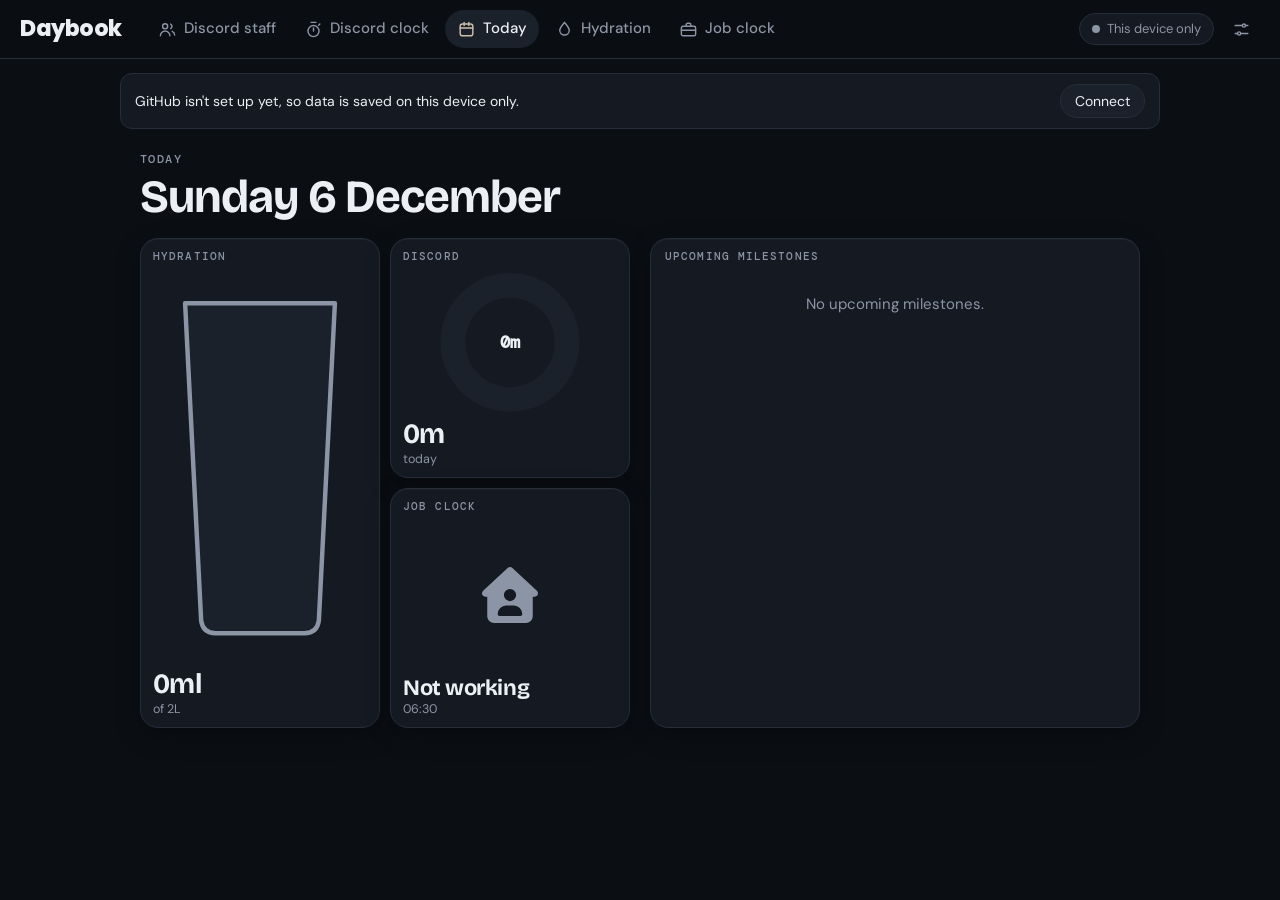
==== commit ab49965a: "Clarify Discord navigation labels Rename the navigation links to "Discord staff" and "Discord clock"" ====
--- a/index.html
+++ b/index.html
@@ -45,13 +45,13 @@
 						<path
 							d="M3 20c0-3.3 2.7-6 6-6s6 2.7 6 6M16 5.2a3.2 3.2 0 0 1 0 5.6M18 14.3c1.8.8 3 2.6 3 4.7"
 						/></svg
-					><span>Staff</span></a
+					><span>Discord staff</span></a
 				>
 				<a href="#discord" data-v="discord" class="n-discord"
 					><svg viewBox="0 0 24 24">
 						<circle cx="12" cy="14" r="7" />
 						<path d="M12 14v-4M9 3h6M18.5 6.5L20 5" /></svg
-					><span>Discord</span></a
+					><span>Discord clock</span></a
 				>
 				<a href="#today" data-v="today" class="n-today"
 					><svg viewBox="0 0 24 24">
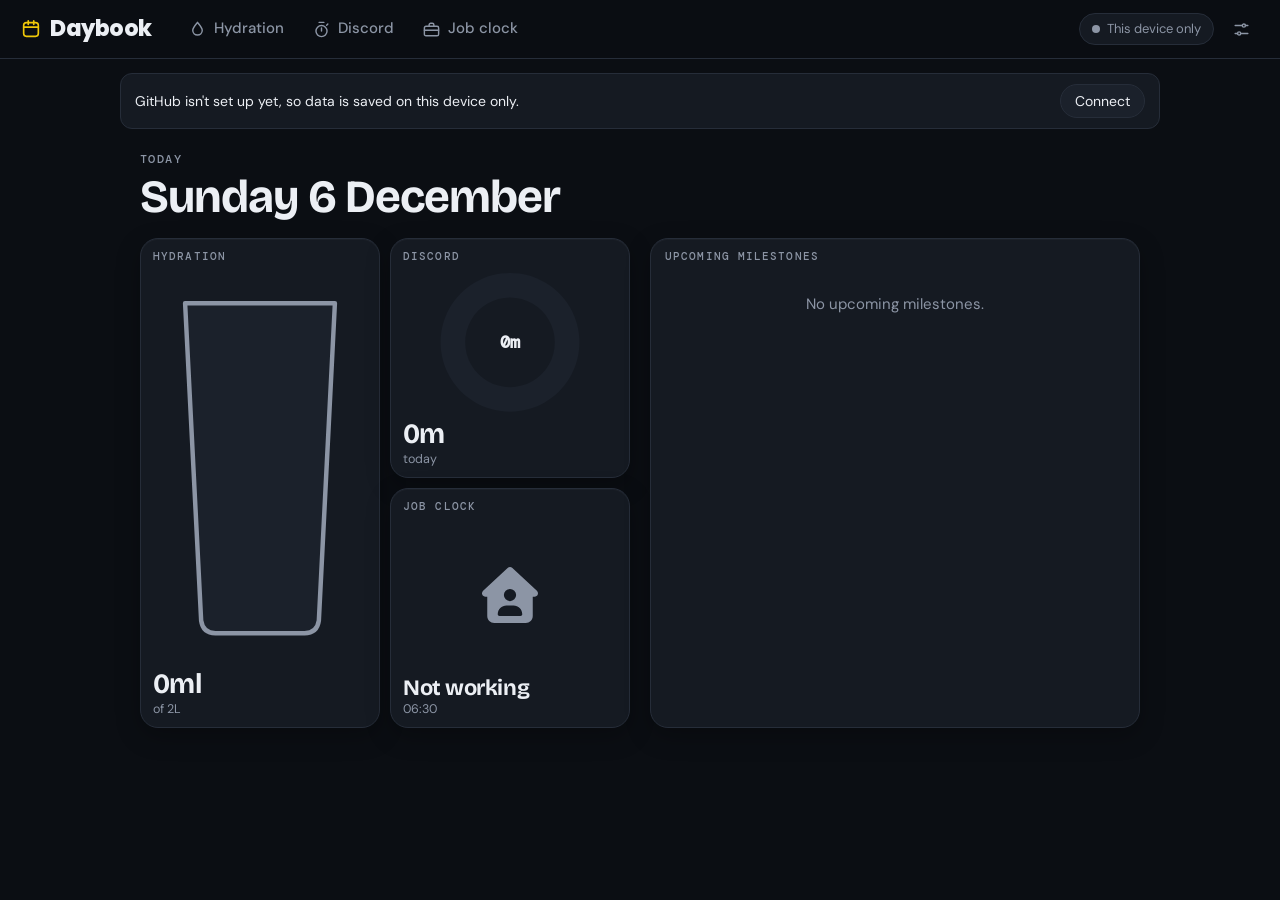
==== commit 84d56d6c: "Restructure section navigation Group Discord time and Staff under one navigation section, move Today" ====
--- a/index.html
+++ b/index.html
@@ -16,7 +16,7 @@
 		<meta name="theme-color" content="#0b0e13" />
 		<link rel="manifest" href="manifest.json" />
 		<link rel="apple-touch-icon" href="hub.png" />
-		<link rel="icon" type="image/png" href="hub.png?v=34" />
+		<link rel="icon" type="image/png" href="hub.png?v=35" />
 		<link rel="preconnect" href="https://fonts.googleapis.com" />
 		<link rel="preconnect" href="https://fonts.gstatic.com" crossorigin />
 		<link
@@ -33,38 +33,34 @@
 				document.documentElement.setAttribute('data-theme', 'dark');
 			}
 		</script>
-		<link rel="stylesheet" href="style.css?v=34" />
+		<link rel="stylesheet" href="style.css?v=35" />
 	</head>
 	<body data-v="today">
 		<header class="top">
-			<button class="brand" data-v="today" type="button">Daybook</button>
+			<button
+				class="brand"
+				data-v="today"
+				type="button"
+				aria-label="Daybook, go to Today"
+			>
+				<svg viewBox="0 0 24 24" aria-hidden="true">
+					<rect x="4" y="5" width="16" height="15" rx="3" />
+					<path d="M4 10h16M9 3v4M15 3v4" /></svg
+				><span>Daybook</span>
+			</button>
 			<nav id="nav" aria-label="Sections">
-				<a href="#staff" data-v="staff" class="n-staff"
-					><svg viewBox="0 0 24 24">
-						<circle cx="9" cy="8" r="3.2" />
-						<path
-							d="M3 20c0-3.3 2.7-6 6-6s6 2.7 6 6M16 5.2a3.2 3.2 0 0 1 0 5.6M18 14.3c1.8.8 3 2.6 3 4.7"
-						/></svg
-					><span>Discord staff</span></a
-				>
-				<a href="#discord" data-v="discord" class="n-discord"
-					><svg viewBox="0 0 24 24">
-						<circle cx="12" cy="14" r="7" />
-						<path d="M12 14v-4M9 3h6M18.5 6.5L20 5" /></svg
-					><span>Discord clock</span></a
-				>
-				<a href="#today" data-v="today" class="n-today"
-					><svg viewBox="0 0 24 24">
-						<rect x="4" y="5" width="16" height="15" rx="3" />
-						<path d="M4 10h16M9 3v4M15 3v4" /></svg
-					><span>Today</span></a
-				>
 				<a href="#water" data-v="water" class="n-water"
 					><svg viewBox="0 0 24 24">
 						<path
 							d="M12 3c3.5 4.2 6 7 6 10a6 6 0 0 1-12 0c0-3 2.5-5.8 6-10z"
 						/></svg
 					><span>Hydration</span></a
+				>
+				<a href="#discord" data-v="discord" class="n-discord"
+					><svg viewBox="0 0 24 24">
+						<circle cx="12" cy="14" r="7" />
+						<path d="M12 14v-4M9 3h6M18.5 6.5L20 5" /></svg
+					><span>Discord</span></a
 				>
 				<a href="#clock" data-v="clock" class="n-clock"
 					><svg viewBox="0 0 24 24">
@@ -88,6 +84,19 @@
 				></a>
 			</div>
 		</header>
+
+		<button
+			id="fabToday"
+			class="fab"
+			data-v="today"
+			type="button"
+			aria-label="Go to Today"
+		>
+			<svg viewBox="0 0 24 24" aria-hidden="true">
+				<rect x="4" y="5" width="16" height="15" rx="3" />
+				<path d="M4 10h16M9 3v4M15 3v4" />
+			</svg>
+		</button>
 
 		<div id="banner" class="banner" hidden>
 			<span class="msg" id="bannerMsg"></span>
@@ -211,8 +220,12 @@
 			<!-- ===================== DISCORD TIME ===================== -->
 			<section id="v-discord" class="view" hidden>
 				<div>
-					<div class="eyebrow">Staff team manager</div>
-					<h1 class="h-display">Discord time</h1>
+					<div class="eyebrow">Discord</div>
+					<h1 class="h-display">Team manager</h1>
+				</div>
+				<div class="tabs dseg" role="group" aria-label="Discord section">
+					<button class="tab on" type="button" data-v="discord">Time</button>
+					<button class="tab" type="button" data-v="staff">Staff</button>
 				</div>
 				<div class="card timer">
 					<div>
@@ -464,8 +477,12 @@
 			<!-- ===================== STAFF ===================== -->
 			<section id="v-staff" class="view" hidden>
 				<div>
-					<div class="eyebrow">Team</div>
-					<h1 class="h-display">Staff</h1>
+					<div class="eyebrow">Discord</div>
+					<h1 class="h-display">Team manager</h1>
+				</div>
+				<div class="tabs dseg" role="group" aria-label="Discord section">
+					<button class="tab" type="button" data-v="discord">Time</button>
+					<button class="tab on" type="button" data-v="staff">Staff</button>
 				</div>
 
 				<div class="card">
@@ -752,16 +769,16 @@
 			</section>
 		</main>
 
-		<script src="js/util.js?v=34"></script>
-		<script src="js/data.js?v=34"></script>
-		<script src="js/github.js?v=34"></script>
-		<script src="js/timer.js?v=34"></script>
-		<script src="js/chart.js?v=34"></script>
-		<script src="js/hydration.js?v=34"></script>
-		<script src="js/work.js?v=34"></script>
-		<script src="js/clock.js?v=34"></script>
-		<script src="js/staff.js?v=34"></script>
-		<script src="js/settings.js?v=34"></script>
-		<script src="js/app.js?v=34"></script>
+		<script src="js/util.js?v=35"></script>
+		<script src="js/data.js?v=35"></script>
+		<script src="js/github.js?v=35"></script>
+		<script src="js/timer.js?v=35"></script>
+		<script src="js/chart.js?v=35"></script>
+		<script src="js/hydration.js?v=35"></script>
+		<script src="js/work.js?v=35"></script>
+		<script src="js/clock.js?v=35"></script>
+		<script src="js/staff.js?v=35"></script>
+		<script src="js/settings.js?v=35"></script>
+		<script src="js/app.js?v=35"></script>
 	</body>
 </html>
--- a/style.css
+++ b/style.css
@@ -1753,3 +1753,72 @@
 .otile.on svg {
 	opacity: 1;
 }
+
+/* ---- Staff + Discord share one nav item; Today = logo + floating button ---- */
+.brand {
+	display: inline-flex;
+	align-items: center;
+	gap: 8px;
+	cursor: pointer;
+}
+.brand svg,
+.fab svg {
+	width: 22px;
+	height: 22px;
+	fill: none;
+	stroke: currentColor;
+	stroke-width: 1.8;
+	stroke-linecap: round;
+	stroke-linejoin: round;
+	flex: none;
+}
+.brand svg {
+	color: var(--today);
+}
+.brand.on svg {
+	color: var(--accent);
+}
+.tabs.dseg {
+	display: flex;
+	width: 100%;
+	margin-top: 14px;
+	max-width: 420px;
+}
+.tabs.dseg .tab {
+	flex: 1;
+	min-height: 40px;
+	font-size: 15px;
+}
+.fab {
+	display: none;
+}
+@media (max-width: 720px) {
+	.fab {
+		display: flex;
+		align-items: center;
+		justify-content: center;
+		position: fixed;
+		right: 14px;
+		bottom: calc(78px + env(safe-area-inset-bottom));
+		z-index: 25;
+		width: 48px;
+		height: 48px;
+		padding: 0;
+		border-radius: 50%;
+		border: 0;
+		background: var(--accent);
+		color: var(--on);
+		box-shadow: var(--shadow);
+		transition:
+			transform 0.2s ease,
+			opacity 0.2s ease;
+	}
+	.fab.away {
+		transform: translateY(90px);
+		opacity: 0;
+		pointer-events: none;
+	}
+	body[data-v='today'] .fab {
+		display: none;
+	}
+}
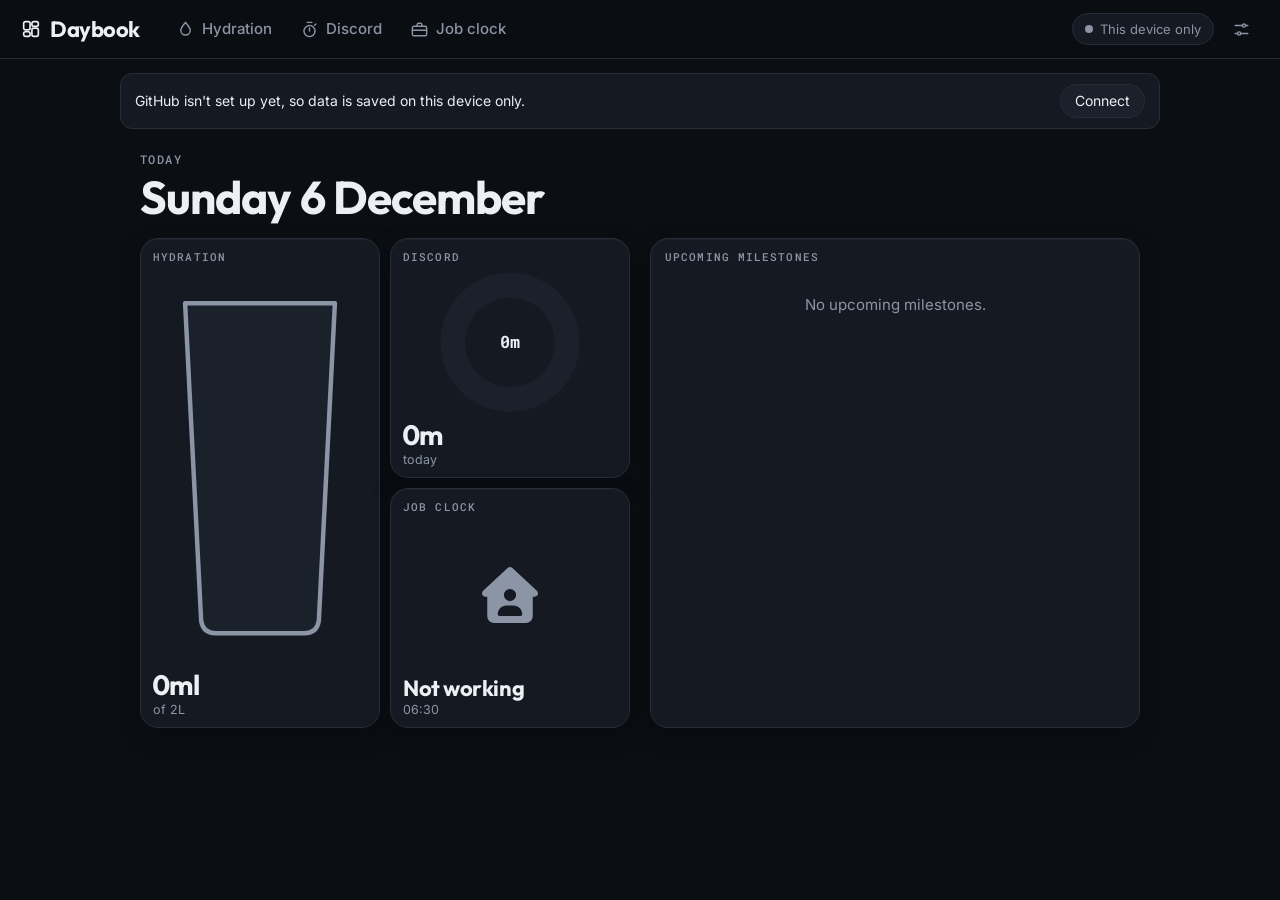
==== commit d9619c29: "Refresh fonts and dashboard icon Updated the app branding and chart typography to use Outfit, Inter," ====
--- a/index.html
+++ b/index.html
@@ -16,11 +16,11 @@
 		<meta name="theme-color" content="#0b0e13" />
 		<link rel="manifest" href="manifest.json" />
 		<link rel="apple-touch-icon" href="hub.png" />
-		<link rel="icon" type="image/png" href="hub.png?v=35" />
+		<link rel="icon" type="image/png" href="hub.png?v=36" />
 		<link rel="preconnect" href="https://fonts.googleapis.com" />
 		<link rel="preconnect" href="https://fonts.gstatic.com" crossorigin />
 		<link
-			href="https://fonts.googleapis.com/css2?family=Bricolage+Grotesque:wght@500;700&family=DM+Mono:wght@400;500&family=DM+Sans:wght@400;500;700&family=Poppins:wght@800&display=swap"
+			href="https://fonts.googleapis.com/css2?family=Outfit:wght@500;700;800&family=Inter:wght@400;500;700&family=Roboto+Mono:wght@400;500&display=swap"
 			rel="stylesheet"
 		/>
 		<script>
@@ -33,7 +33,7 @@
 				document.documentElement.setAttribute('data-theme', 'dark');
 			}
 		</script>
-		<link rel="stylesheet" href="style.css?v=35" />
+		<link rel="stylesheet" href="style.css?v=36" />
 	</head>
 	<body data-v="today">
 		<header class="top">
@@ -44,8 +44,10 @@
 				aria-label="Daybook, go to Today"
 			>
 				<svg viewBox="0 0 24 24" aria-hidden="true">
-					<rect x="4" y="5" width="16" height="15" rx="3" />
-					<path d="M4 10h16M9 3v4M15 3v4" /></svg
+					<rect x="4" y="4" width="7" height="9" rx="2" />
+					<rect x="13" y="4" width="7" height="5" rx="2" />
+					<rect x="4" y="15" width="7" height="5" rx="2" />
+					<rect x="13" y="11" width="7" height="9" rx="2" /></svg
 				><span>Daybook</span>
 			</button>
 			<nav id="nav" aria-label="Sections">
@@ -93,8 +95,10 @@
 			aria-label="Go to Today"
 		>
 			<svg viewBox="0 0 24 24" aria-hidden="true">
-				<rect x="4" y="5" width="16" height="15" rx="3" />
-				<path d="M4 10h16M9 3v4M15 3v4" />
+				<rect x="4" y="4" width="7" height="9" rx="2" />
+				<rect x="13" y="4" width="7" height="5" rx="2" />
+				<rect x="4" y="15" width="7" height="5" rx="2" />
+				<rect x="13" y="11" width="7" height="9" rx="2" />
 			</svg>
 		</button>
 
@@ -769,16 +773,16 @@
 			</section>
 		</main>
 
-		<script src="js/util.js?v=35"></script>
-		<script src="js/data.js?v=35"></script>
-		<script src="js/github.js?v=35"></script>
-		<script src="js/timer.js?v=35"></script>
-		<script src="js/chart.js?v=35"></script>
-		<script src="js/hydration.js?v=35"></script>
-		<script src="js/work.js?v=35"></script>
-		<script src="js/clock.js?v=35"></script>
-		<script src="js/staff.js?v=35"></script>
-		<script src="js/settings.js?v=35"></script>
-		<script src="js/app.js?v=35"></script>
+		<script src="js/util.js?v=36"></script>
+		<script src="js/data.js?v=36"></script>
+		<script src="js/github.js?v=36"></script>
+		<script src="js/timer.js?v=36"></script>
+		<script src="js/chart.js?v=36"></script>
+		<script src="js/hydration.js?v=36"></script>
+		<script src="js/work.js?v=36"></script>
+		<script src="js/clock.js?v=36"></script>
+		<script src="js/staff.js?v=36"></script>
+		<script src="js/settings.js?v=36"></script>
+		<script src="js/app.js?v=36"></script>
 	</body>
 </html>
--- a/style.css
+++ b/style.css
@@ -111,7 +111,7 @@
 	background: var(--bg);
 	color: var(--text);
 	font:
-		400 15px/1.45 'DM Sans',
+		400 15px/1.45 'Inter',
 		system-ui,
 		-apple-system,
 		'Segoe UI',
@@ -131,7 +131,7 @@
 	-webkit-tap-highlight-color: transparent;
 }
 code {
-	font-family: 'DM Mono', ui-monospace, Menlo, Consolas, monospace;
+	font-family: 'Roboto Mono', ui-monospace, Menlo, Consolas, monospace;
 	font-size: 0.9em;
 	background: var(--card2);
 	padding: 1px 5px;
@@ -164,8 +164,8 @@
 	border: 0;
 	padding: 0;
 	font:
-		800 22px/1 'Poppins',
-		'DM Sans',
+		700 22px/1 'Outfit',
+		'Inter',
 		sans-serif;
 	letter-spacing: -0.02em;
 	color: var(--text);
@@ -307,7 +307,7 @@
 }
 .eyebrow {
 	font:
-		500 12px/1 'DM Mono',
+		500 12px/1 'Roboto Mono',
 		ui-monospace,
 		monospace;
 	text-transform: uppercase;
@@ -318,16 +318,16 @@
 .h-display {
 	margin: 0;
 	font:
-		700 clamp(30px, 6vw, 46px) / 1.05 'Bricolage Grotesque',
-		'DM Sans',
+		700 clamp(30px, 6vw, 46px) / 1.05 'Outfit',
+		'Inter',
 		sans-serif;
 	letter-spacing: -0.02em;
 }
 .h2 {
 	margin: 0;
 	font:
-		700 20px/1.2 'Bricolage Grotesque',
-		'DM Sans',
+		700 20px/1.2 'Outfit',
+		'Inter',
 		sans-serif;
 }
 .muted {
@@ -352,7 +352,7 @@
 }
 .lab {
 	font:
-		500 12px/1.2 'DM Mono',
+		500 12px/1.2 'Roboto Mono',
 		ui-monospace,
 		monospace;
 	text-transform: uppercase;
@@ -362,8 +362,8 @@
 }
 .big {
 	font:
-		700 clamp(34px, 7vw, 54px) / 1 'Bricolage Grotesque',
-		'DM Sans',
+		700 clamp(34px, 7vw, 54px) / 1 'Outfit',
+		'Inter',
 		sans-serif;
 	letter-spacing: -0.02em;
 	font-variant-numeric: tabular-nums;
@@ -397,7 +397,7 @@
 }
 .p-title {
 	font:
-		500 12px/1 'DM Mono',
+		500 12px/1 'Roboto Mono',
 		ui-monospace,
 		monospace;
 	text-transform: uppercase;
@@ -415,15 +415,15 @@
 }
 .p-big {
 	font:
-		700 34px/1.05 'Bricolage Grotesque',
-		'DM Sans',
+		700 34px/1.05 'Outfit',
+		'Inter',
 		sans-serif;
 	letter-spacing: -0.02em;
 	font-variant-numeric: tabular-nums;
 }
 .p-big small {
 	font:
-		400 14px 'DM Sans',
+		400 14px 'Inter',
 		sans-serif;
 	color: var(--muted);
 	letter-spacing: 0;
@@ -659,7 +659,7 @@
 }
 .drink small {
 	color: var(--muted);
-	font-family: 'DM Mono', ui-monospace, monospace;
+	font-family: 'Roboto Mono', ui-monospace, monospace;
 }
 .drink:active {
 	transform: scale(0.97);
@@ -755,7 +755,7 @@
 	gap: 18px;
 }
 .timer .big {
-	font-family: 'DM Mono', ui-monospace, monospace;
+	font-family: 'Roboto Mono', ui-monospace, monospace;
 	font-weight: 500;
 }
 .trow {
@@ -807,8 +807,8 @@
 }
 .stat b {
 	font:
-		700 22px/1.1 'Bricolage Grotesque',
-		'DM Sans',
+		700 22px/1.1 'Outfit',
+		'Inter',
 		sans-serif;
 	font-variant-numeric: tabular-nums;
 }
@@ -825,7 +825,7 @@
 .plot .ax {
 	fill: var(--muted);
 	font:
-		11px 'DM Mono',
+		11px 'Roboto Mono',
 		ui-monospace,
 		monospace;
 }
@@ -837,7 +837,7 @@
 .plot .gl {
 	fill: var(--muted);
 	font:
-		11px 'DM Mono',
+		11px 'Roboto Mono',
 		ui-monospace,
 		monospace;
 }
@@ -869,7 +869,7 @@
 .lg b {
 	font-weight: 500;
 	color: var(--muted);
-	font-family: 'DM Mono', ui-monospace, monospace;
+	font-family: 'Roboto Mono', ui-monospace, monospace;
 	font-size: 13px;
 }
 .donutwrap {
@@ -905,7 +905,7 @@
 .when {
 	color: var(--muted);
 	font:
-		13px 'DM Mono',
+		13px 'Roboto Mono',
 		ui-monospace,
 		monospace;
 }
@@ -920,7 +920,7 @@
 	text-overflow: ellipsis;
 }
 .val {
-	font-family: 'DM Mono', ui-monospace, monospace;
+	font-family: 'Roboto Mono', ui-monospace, monospace;
 	font-weight: 500;
 	text-align: right;
 }
@@ -988,7 +988,7 @@
 }
 .stamp .sl {
 	font:
-		500 12px/1 'DM Mono',
+		500 12px/1 'Roboto Mono',
 		ui-monospace,
 		monospace;
 	text-transform: uppercase;
@@ -997,8 +997,8 @@
 }
 .stamp .sv {
 	font:
-		700 32px/1.1 'Bricolage Grotesque',
-		'DM Sans',
+		700 32px/1.1 'Outfit',
+		'Inter',
 		sans-serif;
 	font-variant-numeric: tabular-nums;
 }
@@ -1048,7 +1048,7 @@
 }
 thead th {
 	font:
-		500 11px 'DM Mono',
+		500 11px 'Roboto Mono',
 		ui-monospace,
 		monospace;
 	text-transform: uppercase;
@@ -1063,7 +1063,7 @@
 }
 .num {
 	text-align: right;
-	font-family: 'DM Mono', ui-monospace, monospace;
+	font-family: 'Roboto Mono', ui-monospace, monospace;
 }
 .pos {
 	color: var(--pos);
@@ -1081,7 +1081,7 @@
 	padding: 4px 6px;
 	width: 100px;
 	border-radius: 8px;
-	font-family: 'DM Mono', ui-monospace, monospace;
+	font-family: 'Roboto Mono', ui-monospace, monospace;
 }
 
 /* ---------- settings ---------- */
@@ -1124,7 +1124,7 @@
 .catrow .hex {
 	width: 92px;
 	flex: none;
-	font-family: 'DM Mono', ui-monospace, monospace;
+	font-family: 'Roboto Mono', ui-monospace, monospace;
 	text-transform: lowercase;
 }
 .catrow .lbl,
@@ -1259,7 +1259,7 @@
 	padding: 1px 8px;
 	border-radius: 999px;
 	font:
-		500 11px/1.6 'DM Sans',
+		500 11px/1.6 'Inter',
 		sans-serif;
 	letter-spacing: 0;
 	background: var(--card2);
@@ -1334,7 +1334,7 @@
 /* ---------- staff & reminders ---------- */
 textarea {
 	resize: vertical;
-	font-family: 'DM Mono', ui-monospace, monospace;
+	font-family: 'Roboto Mono', ui-monospace, monospace;
 	line-height: 1.5;
 }
 .reminders {
@@ -1359,7 +1359,7 @@
 	flex: none;
 	min-width: 110px;
 	font:
-		500 12px/1.4 'DM Mono',
+		500 12px/1.4 'Roboto Mono',
 		ui-monospace,
 		monospace;
 	text-transform: uppercase;
@@ -1377,7 +1377,7 @@
 .mdate {
 	margin: 14px 0 4px;
 	font:
-		500 12px/1.4 'DM Mono',
+		500 12px/1.4 'Roboto Mono',
 		ui-monospace,
 		monospace;
 	text-transform: uppercase;
@@ -1469,7 +1469,7 @@
 }
 .tdate {
 	font:
-		500 12px/1.4 'DM Mono',
+		500 12px/1.4 'Roboto Mono',
 		ui-monospace,
 		monospace;
 	text-transform: uppercase;
@@ -1601,7 +1601,7 @@
 }
 .donutlbl {
 	font:
-		700 12px 'DM Mono',
+		700 12px 'Roboto Mono',
 		ui-monospace,
 		monospace;
 	fill: var(--text);
@@ -1771,12 +1771,6 @@
 	stroke-linecap: round;
 	stroke-linejoin: round;
 	flex: none;
-}
-.brand svg {
-	color: var(--today);
-}
-.brand.on svg {
-	color: var(--accent);
 }
 .tabs.dseg {
 	display: flex;
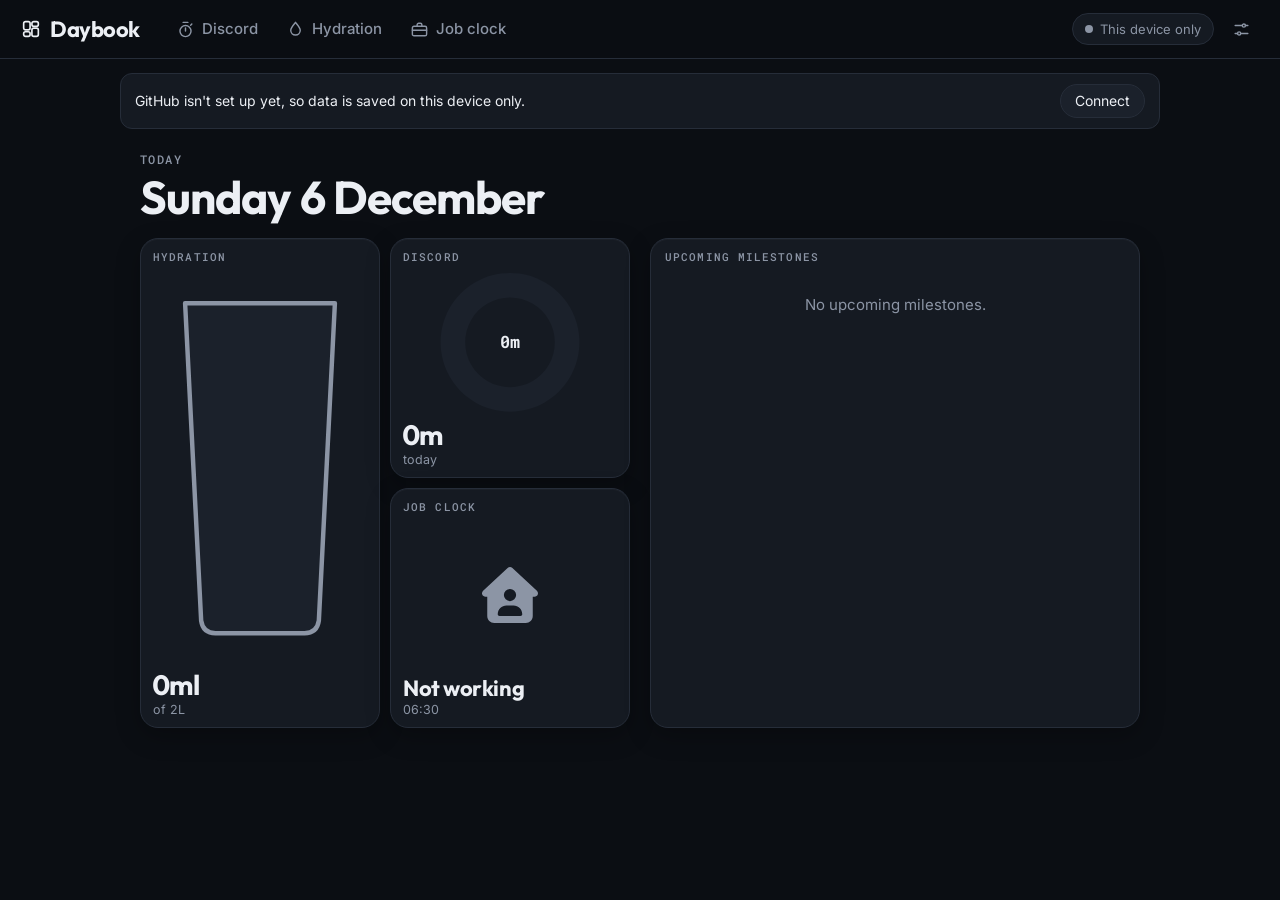
==== commit 220d6e11: "Move Discord before Hydration in navigation" ====
--- a/index.html
+++ b/index.html
@@ -51,18 +51,18 @@
 				><span>Daybook</span>
 			</button>
 			<nav id="nav" aria-label="Sections">
+				<a href="#discord" data-v="discord" class="n-discord"
+					><svg viewBox="0 0 24 24">
+						<circle cx="12" cy="14" r="7" />
+						<path d="M12 14v-4M9 3h6M18.5 6.5L20 5" /></svg
+					><span>Discord</span></a
+				>
 				<a href="#water" data-v="water" class="n-water"
 					><svg viewBox="0 0 24 24">
 						<path
 							d="M12 3c3.5 4.2 6 7 6 10a6 6 0 0 1-12 0c0-3 2.5-5.8 6-10z"
 						/></svg
 					><span>Hydration</span></a
-				>
-				<a href="#discord" data-v="discord" class="n-discord"
-					><svg viewBox="0 0 24 24">
-						<circle cx="12" cy="14" r="7" />
-						<path d="M12 14v-4M9 3h6M18.5 6.5L20 5" /></svg
-					><span>Discord</span></a
 				>
 				<a href="#clock" data-v="clock" class="n-clock"
 					><svg viewBox="0 0 24 24">
@@ -176,7 +176,7 @@
 										inputmode="numeric"
 										min="1"
 										step="1"
-										placeholder="e.g. 250"
+										placeholder="e.g. 200"
 									/>
 								</div>
 								<div class="field">
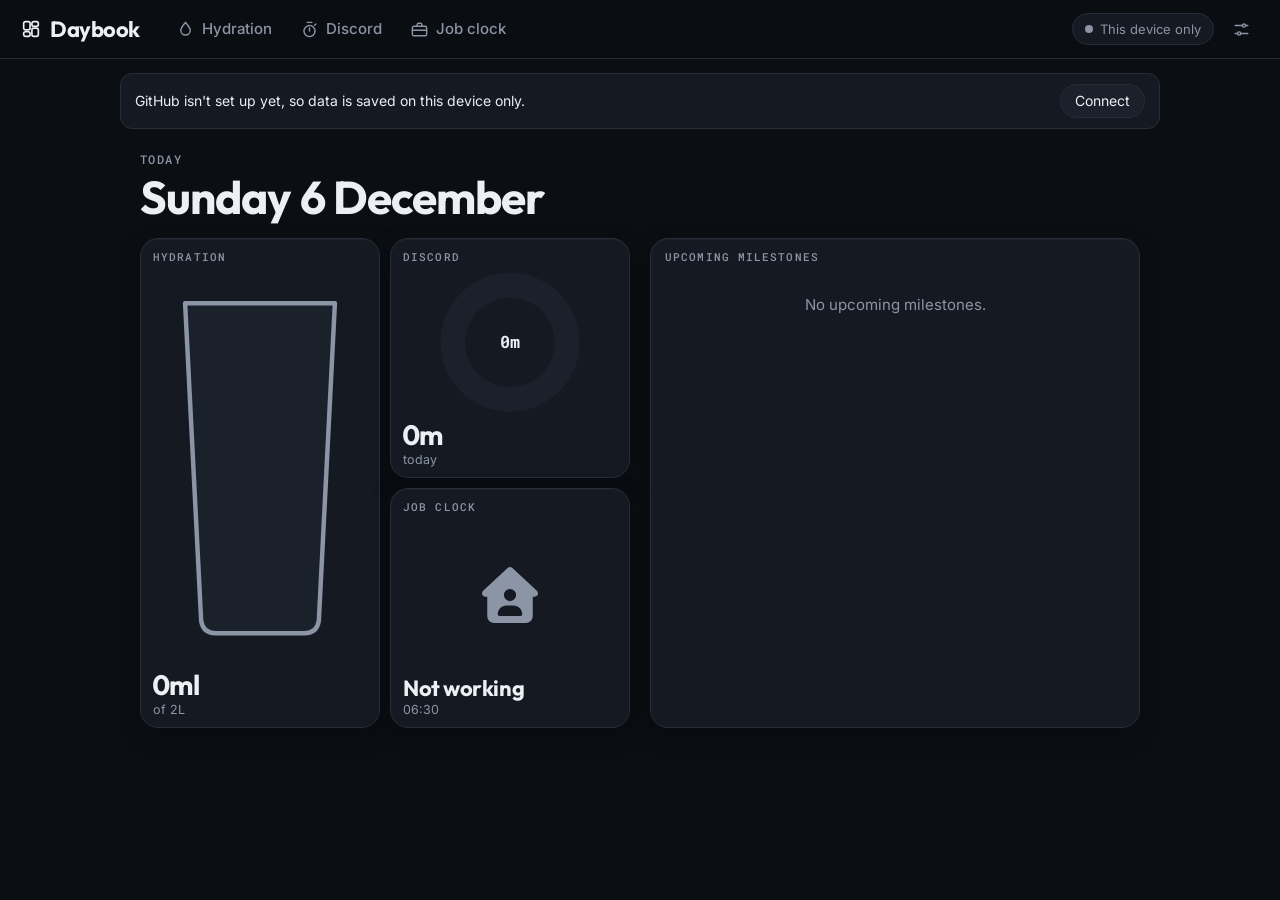
==== commit f14850c2: "Highlight upcoming milestones Emphasize milestones within seven days, reorder the navigation, and po" ====
--- a/index.html
+++ b/index.html
@@ -16,7 +16,7 @@
 		<meta name="theme-color" content="#0b0e13" />
 		<link rel="manifest" href="manifest.json" />
 		<link rel="apple-touch-icon" href="hub.png" />
-		<link rel="icon" type="image/png" href="hub.png?v=36" />
+		<link rel="icon" type="image/png" href="hub.png?v=38" />
 		<link rel="preconnect" href="https://fonts.googleapis.com" />
 		<link rel="preconnect" href="https://fonts.gstatic.com" crossorigin />
 		<link
@@ -33,7 +33,7 @@
 				document.documentElement.setAttribute('data-theme', 'dark');
 			}
 		</script>
-		<link rel="stylesheet" href="style.css?v=36" />
+		<link rel="stylesheet" href="style.css?v=38" />
 	</head>
 	<body data-v="today">
 		<header class="top">
@@ -51,18 +51,18 @@
 				><span>Daybook</span>
 			</button>
 			<nav id="nav" aria-label="Sections">
-				<a href="#discord" data-v="discord" class="n-discord"
-					><svg viewBox="0 0 24 24">
-						<circle cx="12" cy="14" r="7" />
-						<path d="M12 14v-4M9 3h6M18.5 6.5L20 5" /></svg
-					><span>Discord</span></a
-				>
 				<a href="#water" data-v="water" class="n-water"
 					><svg viewBox="0 0 24 24">
 						<path
 							d="M12 3c3.5 4.2 6 7 6 10a6 6 0 0 1-12 0c0-3 2.5-5.8 6-10z"
 						/></svg
 					><span>Hydration</span></a
+				>
+				<a href="#discord" data-v="discord" class="n-discord"
+					><svg viewBox="0 0 24 24">
+						<circle cx="12" cy="14" r="7" />
+						<path d="M12 14v-4M9 3h6M18.5 6.5L20 5" /></svg
+					><span>Discord</span></a
 				>
 				<a href="#clock" data-v="clock" class="n-clock"
 					><svg viewBox="0 0 24 24">
@@ -176,7 +176,7 @@
 										inputmode="numeric"
 										min="1"
 										step="1"
-										placeholder="e.g. 200"
+										placeholder="e.g. 250"
 									/>
 								</div>
 								<div class="field">
@@ -773,16 +773,16 @@
 			</section>
 		</main>
 
-		<script src="js/util.js?v=36"></script>
-		<script src="js/data.js?v=36"></script>
-		<script src="js/github.js?v=36"></script>
-		<script src="js/timer.js?v=36"></script>
-		<script src="js/chart.js?v=36"></script>
-		<script src="js/hydration.js?v=36"></script>
-		<script src="js/work.js?v=36"></script>
-		<script src="js/clock.js?v=36"></script>
-		<script src="js/staff.js?v=36"></script>
-		<script src="js/settings.js?v=36"></script>
-		<script src="js/app.js?v=36"></script>
+		<script src="js/util.js?v=38"></script>
+		<script src="js/data.js?v=38"></script>
+		<script src="js/github.js?v=38"></script>
+		<script src="js/timer.js?v=38"></script>
+		<script src="js/chart.js?v=38"></script>
+		<script src="js/hydration.js?v=38"></script>
+		<script src="js/work.js?v=38"></script>
+		<script src="js/clock.js?v=38"></script>
+		<script src="js/staff.js?v=38"></script>
+		<script src="js/settings.js?v=38"></script>
+		<script src="js/app.js?v=38"></script>
 	</body>
 </html>
--- a/style.css
+++ b/style.css
@@ -1816,3 +1816,9 @@
 		display: none;
 	}
 }
+
+/* milestones within the next 7 days: highlight the "in N days" text */
+.tline.soon .tdate .muted {
+	color: var(--clock);
+	font-weight: 700;
+}
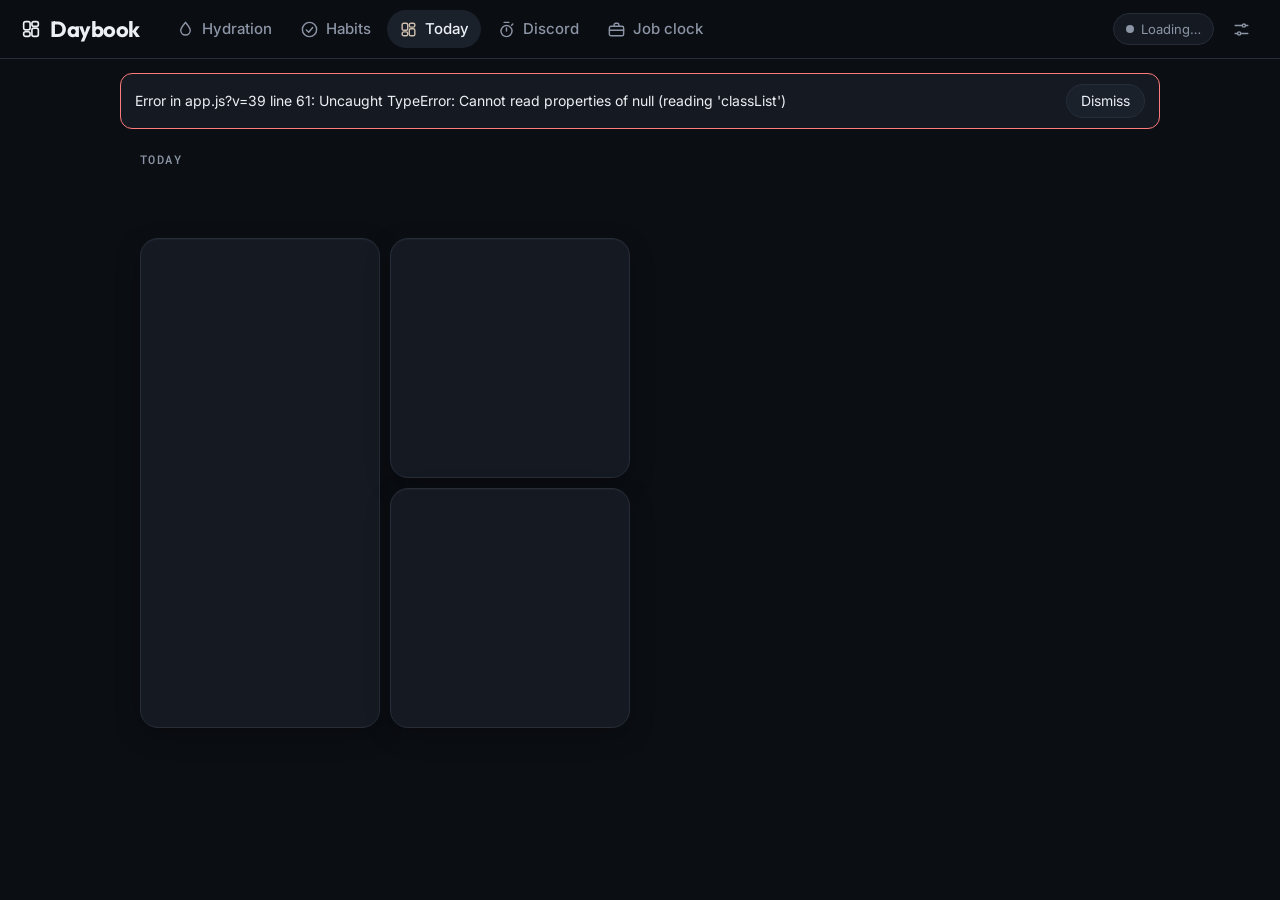
==== commit 695dc403: "Update index.html" ====
--- a/index.html
+++ b/index.html
@@ -16,7 +16,7 @@
 		<meta name="theme-color" content="#0b0e13" />
 		<link rel="manifest" href="manifest.json" />
 		<link rel="apple-touch-icon" href="hub.png" />
-		<link rel="icon" type="image/png" href="hub.png?v=38" />
+		<link rel="icon" type="image/png" href="hub.png?v=39" />
 		<link rel="preconnect" href="https://fonts.googleapis.com" />
 		<link rel="preconnect" href="https://fonts.gstatic.com" crossorigin />
 		<link
@@ -33,23 +33,11 @@
 				document.documentElement.setAttribute('data-theme', 'dark');
 			}
 		</script>
-		<link rel="stylesheet" href="style.css?v=38" />
+		<link rel="stylesheet" href="style.css?v=39" />
 	</head>
 	<body data-v="today">
 		<header class="top">
-			<button
-				class="brand"
-				data-v="today"
-				type="button"
-				aria-label="Daybook, go to Today"
-			>
-				<svg viewBox="0 0 24 24" aria-hidden="true">
-					<rect x="4" y="4" width="7" height="9" rx="2" />
-					<rect x="13" y="4" width="7" height="5" rx="2" />
-					<rect x="4" y="15" width="7" height="5" rx="2" />
-					<rect x="13" y="11" width="7" height="9" rx="2" /></svg
-				><span>Daybook</span>
-			</button>
+			<button class="brand" data-v="today" type="button" aria-label="Daybook, go to Today"><svg viewBox="0 0 24 24" aria-hidden="true"><rect x="4" y="4" width="7" height="9" rx="2" /><rect x="13" y="4" width="7" height="5" rx="2" /><rect x="4" y="15" width="7" height="5" rx="2" /><rect x="13" y="11" width="7" height="9" rx="2" /></svg><span>Daybook</span></button>
 			<nav id="nav" aria-label="Sections">
 				<a href="#water" data-v="water" class="n-water"
 					><svg viewBox="0 0 24 24">
@@ -57,6 +45,20 @@
 							d="M12 3c3.5 4.2 6 7 6 10a6 6 0 0 1-12 0c0-3 2.5-5.8 6-10z"
 						/></svg
 					><span>Hydration</span></a
+				>
+				<a href="#habits" data-v="habits" class="n-habits"
+					><svg viewBox="0 0 24 24">
+						<circle cx="12" cy="12" r="9" />
+						<path d="M8 12.5l3 3 5-6" /></svg
+					><span>Habits</span></a
+				>
+				<a href="#today" data-v="today" class="n-today"
+					><svg viewBox="0 0 24 24">
+						<rect x="4" y="4" width="7" height="9" rx="2" />
+						<rect x="13" y="4" width="7" height="5" rx="2" />
+						<rect x="4" y="15" width="7" height="5" rx="2" />
+						<rect x="13" y="11" width="7" height="9" rx="2" /></svg
+					><span>Today</span></a
 				>
 				<a href="#discord" data-v="discord" class="n-discord"
 					><svg viewBox="0 0 24 24">
@@ -87,21 +89,6 @@
 			</div>
 		</header>
 
-		<button
-			id="fabToday"
-			class="fab"
-			data-v="today"
-			type="button"
-			aria-label="Go to Today"
-		>
-			<svg viewBox="0 0 24 24" aria-hidden="true">
-				<rect x="4" y="4" width="7" height="9" rx="2" />
-				<rect x="13" y="4" width="7" height="5" rx="2" />
-				<rect x="4" y="15" width="7" height="5" rx="2" />
-				<rect x="13" y="11" width="7" height="9" rx="2" />
-			</svg>
-		</button>
-
 		<div id="banner" class="banner" hidden>
 			<span class="msg" id="bannerMsg"></span>
 			<button id="bannerBtn" type="button"></button>
@@ -120,8 +107,85 @@
 						<article class="panel discord" id="hubWork"></article>
 						<article class="panel clock" id="hubClock"></article>
 					</div>
-					<div id="stfWrap">
-						<div id="stfToday" class="reminders"></div>
+					<div class="todaycol">
+						<div id="habToday"></div>
+						<div id="stfWrap">
+							<div id="stfToday" class="reminders"></div>
+						</div>
+					</div>
+				</div>
+			</section>
+
+			<!-- ===================== HABITS ===================== -->
+			<section id="v-habits" class="view" hidden>
+				<div>
+					<div class="eyebrow">Habits</div>
+					<h1 class="h-display">Habits</h1>
+				</div>
+				<div class="tabs dseg" id="habTabs" role="group" aria-label="Habits section">
+					<button class="tab on" type="button" data-ht="today">Today</button>
+					<button class="tab" type="button" data-ht="stats">Stats</button>
+					<button class="tab" type="button" data-ht="manage">Manage</button>
+				</div>
+
+				<div id="habBody"></div>
+
+				<div id="habManage" hidden>
+					<div class="card">
+						<div class="lab">Habit</div>
+						<div class="form" style="margin-top: 10px">
+							<div class="field" style="grid-column: 1 / -1">
+								<label for="habName">Name</label>
+								<input id="habName" type="text" placeholder="e.g. Brush teeth" autocomplete="off" />
+							</div>
+						</div>
+						<div class="field" style="margin-top: 14px">
+							<label>Colour</label>
+							<div id="habColors" class="hswatches"></div>
+						</div>
+						<div class="field" style="margin-top: 14px">
+							<label>How is it measured?</label>
+							<div class="tabs sm" id="habType" role="group" aria-label="Type">
+								<button class="tab" type="button" data-hty="done">Done / not done</button>
+								<button class="tab" type="button" data-hty="count">Count</button>
+								<button class="tab" type="button" data-hty="amount">Amount</button>
+							</div>
+						</div>
+						<div class="form" style="margin-top: 14px">
+							<div class="field" id="habTargetWrap">
+								<label for="habTarget" id="habTargetLab">Daily target</label>
+								<input id="habTarget" type="number" inputmode="decimal" step="any" min="0" />
+							</div>
+							<div class="field" id="habUnitWrap">
+								<label for="habUnit">Unit</label>
+								<input id="habUnit" type="text" list="habUnits" placeholder="ml, pages, min…" autocomplete="off" />
+								<datalist id="habUnits"><option value="ml"></option><option value="min"></option><option value="pages"></option><option value="km"></option><option value="steps"></option></datalist>
+							</div>
+							<div class="field" id="habQuickWrap">
+								<label for="habQuick">Quick-add buttons</label>
+								<input id="habQuick" type="text" placeholder="250, 500" autocomplete="off" />
+							</div>
+						</div>
+						<div class="field" style="margin-top: 14px">
+							<label>Days</label>
+							<div id="habDays" class="hdays"></div>
+							<span class="muted small">Days you leave out don't break the streak.</span>
+						</div>
+						<div class="form" style="margin-top: 14px">
+							<div class="field">
+								<label for="habStart">Starts</label>
+								<input id="habStart" type="date" />
+							</div>
+						</div>
+						<div class="addrow">
+							<button class="btn" id="habSave" type="button">Add habit</button>
+							<button class="btn ghost" id="habCancel" type="button" hidden>Cancel</button>
+						</div>
+						<div class="note" id="habMsg"></div>
+					</div>
+					<div class="card">
+						<div class="lab">Your habits</div>
+						<div id="habList"></div>
 					</div>
 				</div>
 			</section>
@@ -228,9 +292,9 @@
 					<h1 class="h-display">Team manager</h1>
 				</div>
 				<div class="tabs dseg" role="group" aria-label="Discord section">
-					<button class="tab on" type="button" data-v="discord">Time</button>
-					<button class="tab" type="button" data-v="staff">Staff</button>
-				</div>
+						<button class="tab on" type="button" data-v="discord">Time</button>
+						<button class="tab" type="button" data-v="staff">Staff</button>
+					</div>
 				<div class="card timer">
 					<div>
 						<div class="lab">What are you working on?</div>
@@ -485,9 +549,9 @@
 					<h1 class="h-display">Team manager</h1>
 				</div>
 				<div class="tabs dseg" role="group" aria-label="Discord section">
-					<button class="tab" type="button" data-v="discord">Time</button>
-					<button class="tab on" type="button" data-v="staff">Staff</button>
-				</div>
+						<button class="tab" type="button" data-v="discord">Time</button>
+						<button class="tab on" type="button" data-v="staff">Staff</button>
+					</div>
 
 				<div class="card">
 					<div class="chart-head">
@@ -773,16 +837,17 @@
 			</section>
 		</main>
 
-		<script src="js/util.js?v=38"></script>
-		<script src="js/data.js?v=38"></script>
-		<script src="js/github.js?v=38"></script>
-		<script src="js/timer.js?v=38"></script>
-		<script src="js/chart.js?v=38"></script>
-		<script src="js/hydration.js?v=38"></script>
-		<script src="js/work.js?v=38"></script>
-		<script src="js/clock.js?v=38"></script>
-		<script src="js/staff.js?v=38"></script>
-		<script src="js/settings.js?v=38"></script>
-		<script src="js/app.js?v=38"></script>
+		<script src="js/util.js?v=39"></script>
+		<script src="js/data.js?v=39"></script>
+		<script src="js/github.js?v=39"></script>
+		<script src="js/timer.js?v=39"></script>
+		<script src="js/chart.js?v=39"></script>
+		<script src="js/hydration.js?v=39"></script>
+		<script src="js/work.js?v=39"></script>
+		<script src="js/clock.js?v=39"></script>
+		<script src="js/staff.js?v=39"></script>
+		<script src="js/habits.js?v=39"></script>
+		<script src="js/settings.js?v=39"></script>
+		<script src="js/app.js?v=39"></script>
 	</body>
-</html>
+</html>
